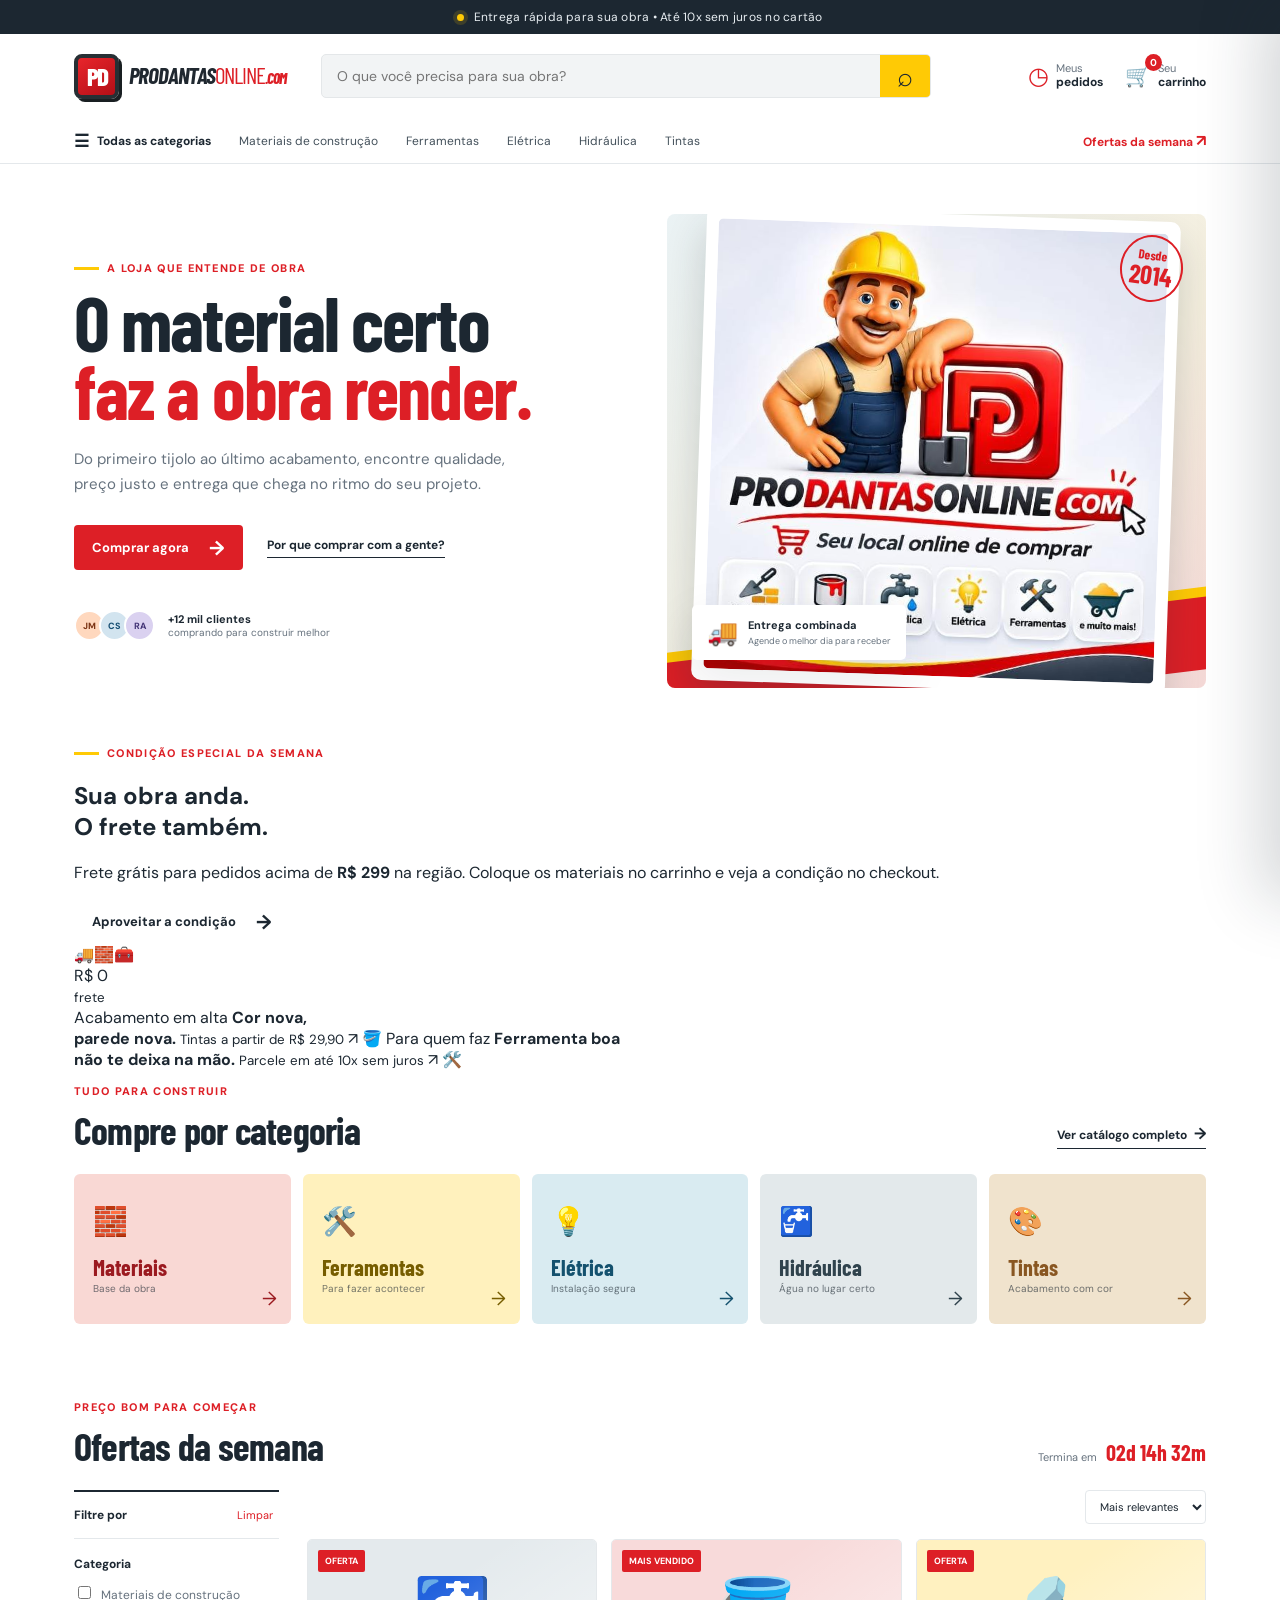
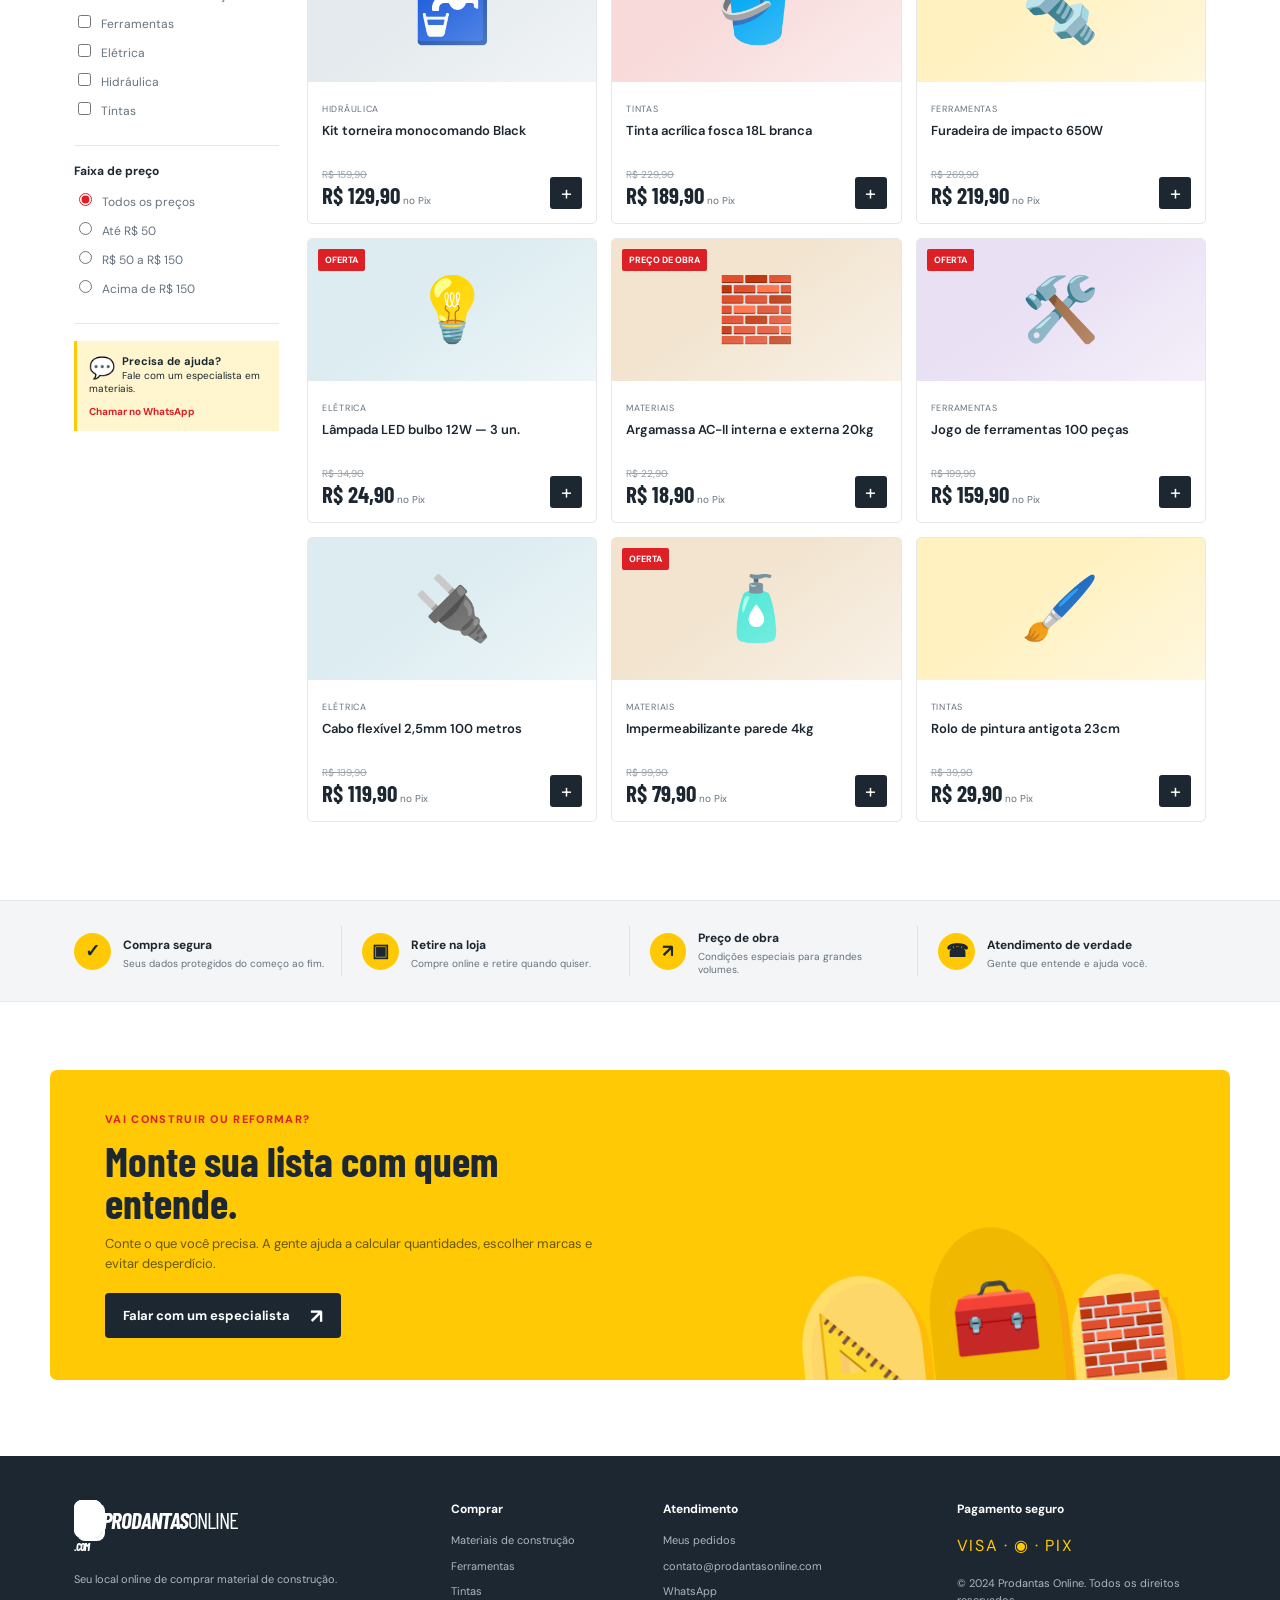
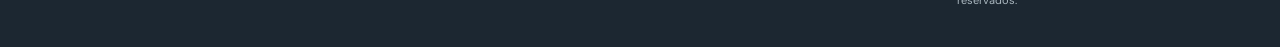
==== index.html @ 90dd19d4 "feat: add promotional construction banners" ====
<!doctype html>
<html lang="pt-BR">
  <head>
    <meta charset="UTF-8" />
    <meta name="viewport" content="width=device-width, initial-scale=1.0" />
    <meta name="description" content="Prodantas Online — materiais de construção, ferramentas, tintas e hidráulica entregues na sua obra." />
    <title>Prodantas Online | Material de construção</title>
    <link rel="preconnect" href="https://fonts.googleapis.com" />
    <link rel="preconnect" href="https://fonts.gstatic.com" crossorigin />
    <link href="https://fonts.googleapis.com/css2?family=Barlow+Condensed:wght@500;600;700;800&family=DM+Sans:wght@400;500;600;700&display=swap" rel="stylesheet" />
    <link rel="stylesheet" href="styles.css" />
  </head>
  <body>
    <div class="announcement"><span class="pulse"></span> Entrega rápida para sua obra • Até 10x sem juros no cartão</div>

    <header class="site-header">
      <div class="header-main container">
        <a class="brand" href="#inicio" aria-label="Prodantas Online - início">
          <span class="brand-mark">PD</span>
          <span class="brand-name"><strong>PRODANTAS</strong><em>ONLINE</em><small>.COM</small></span>
        </a>
        <form class="search" id="searchForm" role="search">
          <label class="sr-only" for="searchInput">Buscar produto</label>
          <input id="searchInput" type="search" placeholder="O que você precisa para sua obra?" autocomplete="off" />
          <button aria-label="Buscar" type="submit">⌕</button>
        </form>
        <div class="header-actions">
          <button class="header-action" type="button" data-scroll="#orders"><span class="action-icon">◷</span><span>Meus<br /><b>pedidos</b></span></button>
          <button class="header-action cart-trigger" type="button" aria-label="Abrir carrinho"><span class="action-icon cart-icon">🛒<i id="cartCount">0</i></span><span>Seu<br /><b>carrinho</b></span></button>
        </div>
      </div>
      <nav class="category-nav" aria-label="Categorias principais">
        <div class="container nav-inner">
          <button class="category-menu" type="button" id="categoryMenu"><span>☰</span> Todas as categorias</button>
          <a href="#catalogo" data-category-link="Materiais">Materiais de construção</a>
          <a href="#catalogo" data-category-link="Ferramentas">Ferramentas</a>
          <a href="#catalogo" data-category-link="Elétrica">Elétrica</a>
          <a href="#catalogo" data-category-link="Hidráulica">Hidráulica</a>
          <a href="#catalogo" data-category-link="Tintas">Tintas</a>
          <a class="sale-link" href="#ofertas">Ofertas da semana <span>↗</span></a>
        </div>
      </nav>
    </header>

    <main id="inicio">
      <section class="hero container">
        <div class="hero-copy">
          <p class="eyebrow"><span></span> A loja que entende de obra</p>
          <h1>O material certo<br /><strong>faz a obra render.</strong></h1>
          <p class="hero-text">Do primeiro tijolo ao último acabamento, encontre qualidade, preço justo e entrega que chega no ritmo do seu projeto.</p>
          <div class="hero-actions"><a class="button button-primary" href="#catalogo">Comprar agora <span>→</span></a><a class="text-link" href="#beneficios">Por que comprar com a gente?</a></div>
          <div class="hero-proof"><div class="proof-avatars"><span>JM</span><span>CS</span><span>RA</span></div><p><strong>+12 mil clientes</strong><br />comprando para construir melhor</p></div>
        </div>
        <div class="hero-visual">
          <div class="visual-stripe"></div>
          <div class="hero-logo-card"><img src="assets/prodantas-logo.png" alt="Logo Prodantas Online com profissional da construção" /></div>
          <div class="delivery-card"><span>🚚</span><div><strong>Entrega combinada</strong><small>Agende o melhor dia para receber</small></div></div>
          <div class="hero-stamp">Desde<br /><strong>2014</strong></div>
        </div>
      </section>

      <section class="promo-band container" aria-label="Ofertas e condições especiais">
        <article class="promo-main">
          <div class="promo-copy">
            <p class="eyebrow"><span></span> condição especial da semana</p>
            <h2>Sua obra anda.<br /><strong>O frete também.</strong></h2>
            <p>Frete grátis para pedidos acima de <strong>R$ 299</strong> na região. Coloque os materiais no carrinho e veja a condição no checkout.</p>
            <a class="button button-light" href="#catalogo">Aproveitar a condição <span>→</span></a>
          </div>
          <div class="promo-visual" aria-hidden="true"><span class="promo-sun"></span><span class="promo-cloud cloud-one"></span><span class="promo-cloud cloud-two"></span><span class="promo-truck">🚚</span><span class="promo-box box-one">🧱</span><span class="promo-box box-two">🧰</span><span class="promo-road"></span></div>
          <span class="promo-tag">R$ 0<br /><small>frete</small></span>
        </article>
        <div class="promo-side">
          <a class="promo-card promo-paint" href="#catalogo" data-category-link="Tintas">
            <span class="promo-card-label">Acabamento em alta</span>
            <strong>Cor nova,<br />parede nova.</strong>
            <small>Tintas a partir de R$ 29,90</small>
            <span class="promo-card-arrow">↗</span>
            <span class="paint-can" aria-hidden="true">🪣</span>
          </a>
          <a class="promo-card promo-tools" href="#catalogo" data-category-link="Ferramentas">
            <span class="promo-card-label">Para quem faz</span>
            <strong>Ferramenta boa<br />não te deixa na mão.</strong>
            <small>Parcele em até 10x sem juros</small>
            <span class="promo-card-arrow">↗</span>
            <span class="tool-stack" aria-hidden="true">🛠️</span>
          </a>
        </div>
      </section>

      <section class="category-section container" id="catalogo">
        <div class="section-heading"><div><p class="eyebrow">Tudo para construir</p><h2>Compre por categoria</h2></div><a class="text-link" href="#todos-produtos">Ver catálogo completo <span>→</span></a></div>
        <div class="category-grid">
          <button class="category-card category-card-red" data-category="Materiais"><span class="category-emoji">🧱</span><strong>Materiais</strong><small>Base da obra</small><i>→</i></button>
          <button class="category-card category-card-yellow" data-category="Ferramentas"><span class="category-emoji">🛠️</span><strong>Ferramentas</strong><small>Para fazer acontecer</small><i>→</i></button>
          <button class="category-card category-card-blue" data-category="Elétrica"><span class="category-emoji">💡</span><strong>Elétrica</strong><small>Instalação segura</small><i>→</i></button>
          <button class="category-card category-card-steel" data-category="Hidráulica"><span class="category-emoji">🚰</span><strong>Hidráulica</strong><small>Água no lugar certo</small><i>→</i></button>
          <button class="category-card category-card-sand" data-category="Tintas"><span class="category-emoji">🎨</span><strong>Tintas</strong><small>Acabamento com cor</small><i>→</i></button>
        </div>
      </section>

      <section class="featured-section container" id="ofertas">
        <div class="section-heading"><div><p class="eyebrow">Preço bom para começar</p><h2>Ofertas da semana</h2></div><div class="countdown" aria-label="Ofertas válidas por tempo limitado"><span>Termina em</span><strong id="countdown">02d 14h 32m</strong></div></div>
        <div class="catalog-layout">
          <aside class="filters" aria-label="Filtros do catálogo">
            <div class="filter-top"><strong>Filtre por</strong><button id="clearFilters" type="button">Limpar</button></div>
            <div class="filter-group"><span>Categoria</span><label><input type="checkbox" value="Materiais" /> Materiais de construção</label><label><input type="checkbox" value="Ferramentas" /> Ferramentas</label><label><input type="checkbox" value="Elétrica" /> Elétrica</label><label><input type="checkbox" value="Hidráulica" /> Hidráulica</label><label><input type="checkbox" value="Tintas" /> Tintas</label></div>
            <div class="filter-group"><span>Faixa de preço</span><label><input type="radio" name="price" value="all" checked /> Todos os preços</label><label><input type="radio" name="price" value="under50" /> Até R$ 50</label><label><input type="radio" name="price" value="50to150" /> R$ 50 a R$ 150</label><label><input type="radio" name="price" value="over150" /> Acima de R$ 150</label></div>
            <div class="filter-note"><span>💬</span><p><strong>Precisa de ajuda?</strong><br />Fale com um especialista em materiais.</p><a href="https://wa.me/5511999999999" target="_blank" rel="noreferrer">Chamar no WhatsApp</a></div>
          </aside>
          <div class="product-area"><div class="mobile-filter-row"><button type="button" id="mobileFilters">☷ Filtros</button><select id="sortProducts" aria-label="Ordenar produtos"><option value="featured">Mais relevantes</option><option value="priceAsc">Menor preço</option><option value="priceDesc">Maior preço</option></select></div><div class="product-grid" id="productGrid"></div><p class="no-results" id="noResults" hidden>Nenhum produto encontrado. Tente outro termo ou limpe os filtros.</p></div>
        </div>
      </section>

      <section class="benefits" id="beneficios"><div class="container benefits-grid"><div class="benefit"><span>✓</span><div><strong>Compra segura</strong><p>Seus dados protegidos do começo ao fim.</p></div></div><div class="benefit"><span>▣</span><div><strong>Retire na loja</strong><p>Compre online e retire quando quiser.</p></div></div><div class="benefit"><span>↗</span><div><strong>Preço de obra</strong><p>Condições especiais para grandes volumes.</p></div></div><div class="benefit"><span>☎</span><div><strong>Atendimento de verdade</strong><p>Gente que entende e ajuda você.</p></div></div></div></section>

      <section class="service-banner container" id="orders"><div class="service-copy"><p class="eyebrow">Vai construir ou reformar?</p><h2>Monte sua lista com quem entende.</h2><p>Conte o que você precisa. A gente ajuda a calcular quantidades, escolher marcas e evitar desperdício.</p><a class="button button-dark" href="https://wa.me/5511999999999" target="_blank" rel="noreferrer">Falar com um especialista <span>↗</span></a></div><div class="service-tools"><span>📐</span><span>🧰</span><span>🧱</span></div></section>
    </main>

    <footer class="site-footer"><div class="container footer-grid"><div><a class="brand footer-brand" href="#inicio"><span class="brand-mark">PD</span><span class="brand-name"><strong>PRODANTAS</strong><em>ONLINE</em><small>.COM</small></span></a><p>Seu local online de comprar material de construção.</p></div><div><strong>Comprar</strong><a href="#catalogo">Materiais de construção</a><a href="#catalogo">Ferramentas</a><a href="#catalogo">Tintas</a></div><div><strong>Atendimento</strong><a href="#orders">Meus pedidos</a><a href="mailto:contato@prodantasonline.com">contato@prodantasonline.com</a><a href="https://wa.me/5511999999999" target="_blank" rel="noreferrer">WhatsApp</a></div><div><strong>Pagamento seguro</strong><p class="payment-icons">VISA · ◉ · PIX</p><small>© 2024 Prodantas Online. Todos os direitos reservados.</small></div></div></footer>

    <aside class="cart-drawer" id="cartDrawer" aria-hidden="true"><div class="drawer-header"><div><p class="eyebrow">Sua seleção</p><h2>Meu carrinho</h2></div><button class="close-drawer" type="button" aria-label="Fechar carrinho">×</button></div><div class="cart-items" id="cartItems"></div><div class="cart-empty" id="cartEmpty"><span>🛒</span><strong>Seu carrinho está vazio</strong><p>Adicione produtos para começar sua compra.</p><a href="#catalogo" class="button button-primary close-after-click">Ver produtos</a></div><div class="cart-summary" id="cartSummary" hidden><div><span>Subtotal</span><strong id="cartSubtotal">R$ 0,00</strong></div><p>Frete calculado no checkout</p><button class="button button-primary checkout-button" type="button">Ir para checkout <span>→</span></button></div></aside><div class="drawer-backdrop" id="drawerBackdrop"></div>
    <div class="toast" id="toast" role="status"></div>
    <script src="app.js"></script>
  </body>
</html>
---- styles.css ----
:root{--red:#dd1f26;--red-dark:#a9141b;--yellow:#ffca05;--ink:#1c2731;--muted:#66727e;--line:#e4e8eb;--surface:#f5f7f8;--white:#fff;--blue:#174f73;--shadow:0 18px 50px rgba(28,39,49,.10)}
*{box-sizing:border-box}html{scroll-behavior:smooth}body{margin:0;color:var(--ink);font-family:'DM Sans',Arial,sans-serif;background:#fff}button,input,select{font:inherit}button,a{cursor:pointer}a{color:inherit;text-decoration:none}[hidden]{display:none!important}.container{max-width:1180px;margin:0 auto;padding-left:24px;padding-right:24px}.sr-only{position:absolute;width:1px;height:1px;padding:0;margin:-1px;overflow:hidden;clip:rect(0,0,0,0);white-space:nowrap;border:0}.announcement{background:var(--ink);color:#e7edf1;text-align:center;font-size:12px;padding:9px 16px;letter-spacing:.02em}.pulse{display:inline-block;width:7px;height:7px;margin-right:6px;border-radius:50%;background:var(--yellow);box-shadow:0 0 0 4px rgba(255,202,5,.15)}
.site-header{background:#fff;border-bottom:1px solid var(--line);position:sticky;top:0;z-index:10}.header-main{height:84px;display:flex;align-items:center;gap:34px}.brand{display:inline-flex;align-items:center;gap:10px;min-width:205px}.brand-mark{background:linear-gradient(145deg,#e8252b,#b30f17);color:#fff;border:4px solid #272f34;border-radius:8px;font-family:'Barlow Condensed',sans-serif;font-size:25px;line-height:37px;text-align:center;width:45px;height:45px;box-shadow:3px 3px 0 #191f22;font-weight:800;letter-spacing:-.08em}.brand-name{font-family:'Barlow Condensed',sans-serif;font-size:23px;line-height:.75;font-style:italic;letter-spacing:-.04em}.brand-name strong{color:#202830}.brand-name em{color:var(--red);font-style:normal}.brand-name small{font-size:15px;color:var(--red);font-weight:800}.search{height:44px;display:flex;flex:1;max-width:610px;background:#f2f4f5;border:1px solid #e4e7e9;border-radius:5px;overflow:hidden}.search input{border:0;background:transparent;padding:0 15px;outline:0;min-width:0;flex:1;color:var(--ink);font-size:14px}.search input:focus{box-shadow:inset 0 0 0 2px rgba(221,31,38,.25)}.search button{width:50px;border:0;background:var(--yellow);color:var(--ink);font-size:27px;line-height:1}.header-actions{display:flex;gap:22px;margin-left:auto}.header-action{display:flex;align-items:center;gap:7px;border:0;background:none;padding:0;color:var(--muted);font-size:11px;text-align:left;line-height:1.25}.header-action b{font-size:12px;color:var(--ink)}.action-icon{font-size:24px;color:var(--red);position:relative}.cart-icon{font-size:21px}.action-icon i{position:absolute;top:-9px;right:-11px;background:var(--red);color:#fff;border-radius:50%;font:700 10px 'DM Sans';min-width:17px;height:17px;text-align:center;padding-top:2px;font-style:normal}.category-nav{height:45px;background:#fff}.nav-inner{height:100%;display:flex;align-items:center;gap:28px;white-space:nowrap;overflow:auto}.nav-inner a,.category-menu{font-size:12px;color:#44515b;background:transparent;border:0;padding:0}.category-menu{font-weight:700;color:var(--ink);display:flex;gap:8px;align-items:center}.category-menu span{font-size:17px}.sale-link{color:var(--red)!important;font-weight:700;margin-left:auto}.sale-link span{font-size:16px}
.hero{display:grid;grid-template-columns:1.02fr .98fr;gap:32px;align-items:center;min-height:480px;padding-top:50px;padding-bottom:58px}.eyebrow{color:var(--red);font-size:11px;font-weight:800;letter-spacing:.12em;text-transform:uppercase;margin:0 0 13px;display:flex;align-items:center;gap:8px}.eyebrow span{width:25px;height:3px;background:var(--yellow);display:inline-block}.hero h1{font:700 clamp(48px,6vw,76px)/.9 'Barlow Condensed',sans-serif;letter-spacing:-.025em;margin:0 0 22px;color:var(--ink)}.hero h1 strong{color:var(--red)}.hero-text{max-width:475px;color:var(--muted);line-height:1.65;font-size:15px;margin:0 0 29px}.hero-actions{display:flex;align-items:center;gap:24px}.button{display:inline-flex;align-items:center;justify-content:center;gap:20px;border:0;border-radius:4px;padding:14px 18px;font-weight:700;font-size:13px;transition:transform .2s,box-shadow .2s,background .2s}.button:hover{transform:translateY(-2px);box-shadow:0 8px 18px rgba(28,39,49,.15)}.button-primary{background:var(--red);color:#fff}.button-primary:hover{background:var(--red-dark)}.button-dark{background:var(--ink);color:#fff}.button span{font-size:20px;line-height:0}.text-link{font-size:12px;font-weight:700;border-bottom:1px solid currentColor;padding-bottom:4px}.text-link span{font-size:16px;padding-left:4px}.hero-proof{display:flex;align-items:center;gap:13px;margin-top:40px}.proof-avatars{display:flex}.proof-avatars span{width:31px;height:31px;border:2px solid #fff;border-radius:50%;background:#d2e4ef;color:var(--blue);display:flex;align-items:center;justify-content:center;font-size:9px;font-weight:800;margin-left:-6px}.proof-avatars span:first-child{margin-left:0;background:#ffd8be;color:#7c3516}.proof-avatars span:last-child{background:#dad1f0;color:#443577}.hero-proof p{font-size:10px;color:var(--muted);line-height:1.35;margin:0}.hero-proof strong{color:var(--ink);font-size:11px}.hero-visual{min-height:390px;position:relative;border-radius:8px;overflow:hidden;background:linear-gradient(134deg,#eaf2f4,#f6f0df 62%,#f5d9d7);display:flex;align-items:center;justify-content:center}.visual-stripe{position:absolute;width:140%;height:72px;bottom:-14px;left:-20%;background:var(--red);transform:rotate(-7deg);box-shadow:0 -10px 0 var(--yellow)}.hero-logo-card{position:relative;background:#fff;border-radius:10px;padding:12px;box-shadow:0 22px 40px rgba(30,43,53,.2);width:min(88%,520px);transform:rotate(2deg)}.hero-logo-card img{width:100%;display:block;border-radius:5px}.delivery-card{position:absolute;bottom:28px;left:25px;z-index:2;background:#fff;display:flex;gap:10px;align-items:center;padding:11px 15px;border-radius:5px;box-shadow:var(--shadow)}.delivery-card>span{font-size:25px}.delivery-card strong,.delivery-card small{display:block}.delivery-card strong{font-size:11px}.delivery-card small{color:var(--muted);font-size:9px;margin-top:3px}.hero-stamp{position:absolute;right:23px;top:21px;color:var(--red);font:700 13px/1 'Barlow Condensed';text-align:center;transform:rotate(8deg);border:2px solid var(--red);border-radius:50%;padding:12px 8px}.hero-stamp strong{font-size:26px}
.section-heading{display:flex;align-items:end;justify-content:space-between;margin-bottom:25px}.section-heading h2{font:700 38px/1 'Barlow Condensed',sans-serif;letter-spacing:-.02em;margin:0}.category-section{padding-top:14px;padding-bottom:72px}.category-grid{display:grid;grid-template-columns:repeat(5,1fr);gap:12px}.category-card{border:0;border-radius:6px;min-height:150px;text-align:left;padding:19px;position:relative;overflow:hidden;transition:transform .2s,box-shadow .2s}.category-card:hover{transform:translateY(-5px);box-shadow:var(--shadow)}.category-card strong,.category-card small{display:block;position:relative}.category-card strong{font:700 22px 'Barlow Condensed';margin-top:14px}.category-card small{font-size:10px;color:rgba(28,39,49,.62);margin-top:2px}.category-card i{position:absolute;right:14px;bottom:13px;font-style:normal;font-size:19px}.category-emoji{font-size:28px}.category-card-red{background:#f9d8d4;color:#9b1a20}.category-card-yellow{background:#fff1bd;color:#765d00}.category-card-blue{background:#d9ebf1;color:#14516e}.category-card-steel{background:#e3e9eb;color:#30434d}.category-card-sand{background:#f0e3cd;color:#895722}
.featured-section{padding-top:4px;padding-bottom:78px}.countdown{display:flex;gap:9px;align-items:baseline;color:var(--muted);font-size:11px}.countdown strong{color:var(--red);font:700 22px 'Barlow Condensed'}.catalog-layout{display:grid;grid-template-columns:205px 1fr;gap:28px}.filters{border-top:2px solid var(--ink);font-size:12px}.filter-top{display:flex;justify-content:space-between;padding:15px 0;border-bottom:1px solid var(--line)}.filter-top button{border:0;background:none;color:var(--red);font-size:11px}.filter-group{padding:17px 0;border-bottom:1px solid var(--line)}.filter-group>span{display:block;font-weight:700;margin-bottom:11px}.filter-group label{display:block;color:var(--muted);margin:9px 0;cursor:pointer}.filter-group input{accent-color:var(--red);margin-right:7px}.filter-note{margin-top:17px;padding:13px 12px;background:#fff6cf;border-left:3px solid var(--yellow);font-size:10px;line-height:1.35}.filter-note span{float:left;font-size:21px;margin-right:7px}.filter-note p{margin:0 0 9px}.filter-note strong{font-size:11px}.filter-note a{color:var(--red);font-weight:700}.mobile-filter-row{display:flex;justify-content:flex-end;gap:10px;margin-bottom:15px}.mobile-filter-row button,.mobile-filter-row select{border:1px solid var(--line);border-radius:4px;background:#fff;color:var(--ink);font-size:11px;padding:8px 10px}.mobile-filter-row button{display:none}.product-grid{display:grid;grid-template-columns:repeat(3,1fr);gap:14px}.product-card{border:1px solid var(--line);border-radius:5px;overflow:hidden;position:relative;background:#fff;transition:box-shadow .2s,transform .2s}.product-card:hover{box-shadow:var(--shadow);transform:translateY(-3px)}.product-image{height:142px;display:flex;align-items:center;justify-content:center;position:relative;background:var(--surface);font-size:63px}.product-image:after{content:'';position:absolute;inset:0;background:linear-gradient(145deg,transparent 40%,rgba(255,255,255,.5));pointer-events:none}.product-image.red{background:#f8dada}.product-image.yellow{background:#fff1c0}.product-image.blue{background:#dcecf1}.product-image.sand{background:#f2e4cf}.product-image.steel{background:#e4eaed}.product-image.purple{background:#e9e0f4}.product-badge{position:absolute;top:10px;left:10px;background:var(--red);color:#fff;font-size:9px;font-weight:700;padding:5px 7px;border-radius:2px;z-index:1}.product-info{padding:14px}.product-category{color:var(--muted);font-size:9px;text-transform:uppercase;letter-spacing:.08em}.product-name{font-weight:600;font-size:13px;line-height:1.3;margin:6px 0 11px;min-height:34px}.product-price{display:flex;align-items:end;justify-content:space-between;gap:5px}.product-price s{display:block;color:#99a2a8;font-size:10px}.product-price strong{font:700 23px 'Barlow Condensed';color:var(--ink)}.product-price small{font-size:10px;color:var(--muted)}.add-product{background:var(--ink);color:#fff;border:0;border-radius:3px;width:32px;height:32px;font-size:20px;line-height:1;transition:background .2s}.add-product:hover{background:var(--red)}.no-results{text-align:center;padding:50px 10px;color:var(--muted);font-size:14px}
.benefits{background:#f3f5f6;border-top:1px solid #e7eaec;border-bottom:1px solid #e7eaec}.benefits-grid{display:grid;grid-template-columns:repeat(4,1fr);padding-top:25px;padding-bottom:25px;gap:20px}.benefit{display:flex;align-items:center;gap:12px;border-right:1px solid #dce1e4;padding-right:15px}.benefit:last-child{border:0}.benefit>span{width:37px;height:37px;border-radius:50%;display:flex;align-items:center;justify-content:center;background:var(--yellow);font-weight:800;color:var(--ink);font-size:18px}.benefit strong{font-size:12px}.benefit p{font-size:10px;color:var(--muted);margin:3px 0 0}.service-banner{margin-top:68px;margin-bottom:76px;border-radius:7px;min-height:240px;padding:42px 55px;background:var(--yellow);position:relative;overflow:hidden;display:flex;align-items:center}.service-copy{max-width:520px;position:relative;z-index:1}.service-copy .eyebrow{color:var(--red)}.service-copy h2{font:700 42px/1 'Barlow Condensed';margin:0 0 11px}.service-copy>p:not(.eyebrow){font-size:13px;color:#665700;line-height:1.5;max-width:500px;margin:0 0 20px}.service-tools{position:absolute;right:60px;bottom:-28px;display:flex;gap:10px;align-items:end;transform:rotate(-6deg)}.service-tools span{display:flex;align-items:center;justify-content:center;width:120px;height:145px;background:rgba(255,255,255,.4);border-radius:50% 50% 0 0;font-size:73px;filter:drop-shadow(8px 8px 0 rgba(220,31,38,.2))}.service-tools span:nth-child(2){height:180px;width:130px;background:#f0b900}.service-tools span:nth-child(3){height:120px;width:100px}
.site-footer{background:var(--ink);color:#fff;padding:45px 0 37px}.footer-grid{display:grid;grid-template-columns:2fr 1fr 1.5fr 1.5fr;gap:45px}.footer-brand{filter:brightness(0) invert(1);margin-bottom:15px}.site-footer p,.site-footer a,.site-footer small{color:#abb8c0;font-size:11px;line-height:1.6;display:block}.site-footer>div>p{max-width:210px}.footer-grid>div>strong{font-size:12px;display:block;margin-bottom:15px;color:#fff}.footer-grid>div>a:not(.brand){margin:8px 0}.payment-icons{color:var(--yellow)!important;font-size:16px!important;letter-spacing:.1em}.cart-drawer{position:fixed;z-index:30;right:0;top:0;width:min(420px,100vw);height:100vh;background:#fff;transform:translateX(100%);transition:transform .3s ease;box-shadow:-20px 0 60px rgba(28,39,49,.18);display:flex;flex-direction:column}.cart-drawer.open{transform:translateX(0)}.drawer-backdrop{position:fixed;inset:0;background:rgba(17,25,30,.45);z-index:29;opacity:0;pointer-events:none;transition:opacity .3s}.drawer-backdrop.open{opacity:1;pointer-events:auto}.drawer-header{padding:30px 27px 20px;border-bottom:1px solid var(--line);display:flex;justify-content:space-between;align-items:start}.drawer-header h2{font:700 32px 'Barlow Condensed';margin:0}.close-drawer{background:none;border:0;font-size:30px;color:var(--muted);line-height:1}.cart-items{padding:14px 27px;overflow:auto}.cart-item{display:grid;grid-template-columns:58px 1fr auto;gap:12px;padding:15px 0;border-bottom:1px solid var(--line);align-items:center}.cart-item-visual{height:58px;border-radius:4px;background:#f0f3f4;display:flex;align-items:center;justify-content:center;font-size:28px}.cart-item strong{font-size:12px;line-height:1.25;display:block}.cart-item small{color:var(--muted);font-size:10px}.cart-item-price{font-weight:700;font-size:13px;white-space:nowrap}.qty-controls{display:flex;gap:7px;align-items:center;margin-top:8px}.qty-controls button{width:20px;height:20px;border:1px solid var(--line);background:#fff;border-radius:2px;font-size:14px;line-height:1}.qty-controls span{font-size:11px}.cart-empty{padding:85px 30px;text-align:center;color:var(--muted);display:flex;flex-direction:column;align-items:center}.cart-empty>span{font-size:52px;margin-bottom:17px}.cart-empty strong{color:var(--ink);font-size:16px}.cart-empty p{font-size:12px}.cart-summary{margin-top:auto;border-top:1px solid var(--line);padding:22px 27px}.cart-summary>div{display:flex;justify-content:space-between;font-size:13px}.cart-summary>div strong{font-size:20px}.cart-summary>p{font-size:10px;color:var(--muted);margin:6px 0 16px}.checkout-button{width:100%}.toast{position:fixed;bottom:25px;left:50%;transform:translate(-50%,20px);background:var(--ink);color:#fff;padding:12px 16px;border-radius:4px;font-size:12px;opacity:0;pointer-events:none;z-index:50;transition:.25s}.toast.show{opacity:1;transform:translate(-50%,0)}
@media(max-width:900px){.header-main{gap:15px}.brand{min-width:auto}.brand-name{font-size:18px}.brand-mark{width:37px;height:37px;font-size:20px;line-height:29px}.header-actions{gap:10px}.header-action>span:last-child{display:none}.hero{grid-template-columns:1fr;gap:35px;padding-top:38px}.hero-copy{max-width:680px}.hero-visual{min-height:350px}.category-grid{grid-template-columns:repeat(3,1fr)}.category-card:last-child{grid-column:span 3}.catalog-layout{grid-template-columns:180px 1fr}.product-grid{grid-template-columns:repeat(2,1fr)}.benefits-grid{grid-template-columns:repeat(2,1fr)}.benefit:nth-child(2){border:0}.footer-grid{grid-template-columns:repeat(2,1fr)}}
@media(max-width:620px){.container{padding-left:16px;padding-right:16px}.announcement{font-size:10px}.header-main{height:auto;padding-top:13px;padding-bottom:12px;flex-wrap:wrap}.brand{order:1}.header-actions{order:2;margin-left:auto}.search{order:3;flex-basis:100%;max-width:none}.category-nav{height:42px}.nav-inner{padding-left:16px;padding-right:16px;gap:20px}.nav-inner a:not(.sale-link){display:none}.sale-link{margin-left:0}.hero{padding-top:34px;padding-bottom:40px}.hero h1{font-size:56px}.hero-text{font-size:14px}.hero-actions{align-items:start;flex-direction:column;gap:19px}.hero-visual{min-height:260px}.hero-stamp{right:12px;top:12px}.delivery-card{bottom:12px;left:12px}.delivery-card small{display:none}.section-heading{align-items:start;gap:15px;flex-direction:column}.section-heading h2{font-size:34px}.category-section{padding-bottom:50px}.category-grid{grid-template-columns:repeat(2,1fr);gap:8px}.category-card{min-height:132px;padding:14px}.category-card strong{font-size:19px}.category-card:last-child{grid-column:span 1}.featured-section{padding-bottom:50px}.catalog-layout{display:block}.filters{display:none}.filters.mobile-open{display:block;margin-bottom:20px}.mobile-filter-row{justify-content:space-between}.mobile-filter-row button{display:block}.product-grid{grid-template-columns:repeat(2,1fr);gap:8px}.product-image{height:116px;font-size:48px}.product-info{padding:10px}.product-name{font-size:11px}.product-price strong{font-size:20px}.add-product{width:29px;height:29px}.benefits-grid{grid-template-columns:1fr;gap:0}.benefit{border-right:0;border-bottom:1px solid #dce1e4;padding:14px 0}.service-banner{margin-top:42px;margin-bottom:50px;padding:33px 25px;min-height:355px;align-items:start}.service-copy h2{font-size:36px}.service-tools{right:-12px;bottom:-6px;transform:scale(.72) rotate(-6deg);transform-origin:bottom right}.footer-grid{grid-template-columns:1fr 1fr;gap:28px 18px}.footer-grid>div:first-child{grid-column:span 2}.footer-grid>div:last-child{grid-column:span 2}.countdown{margin-top:-7px}}
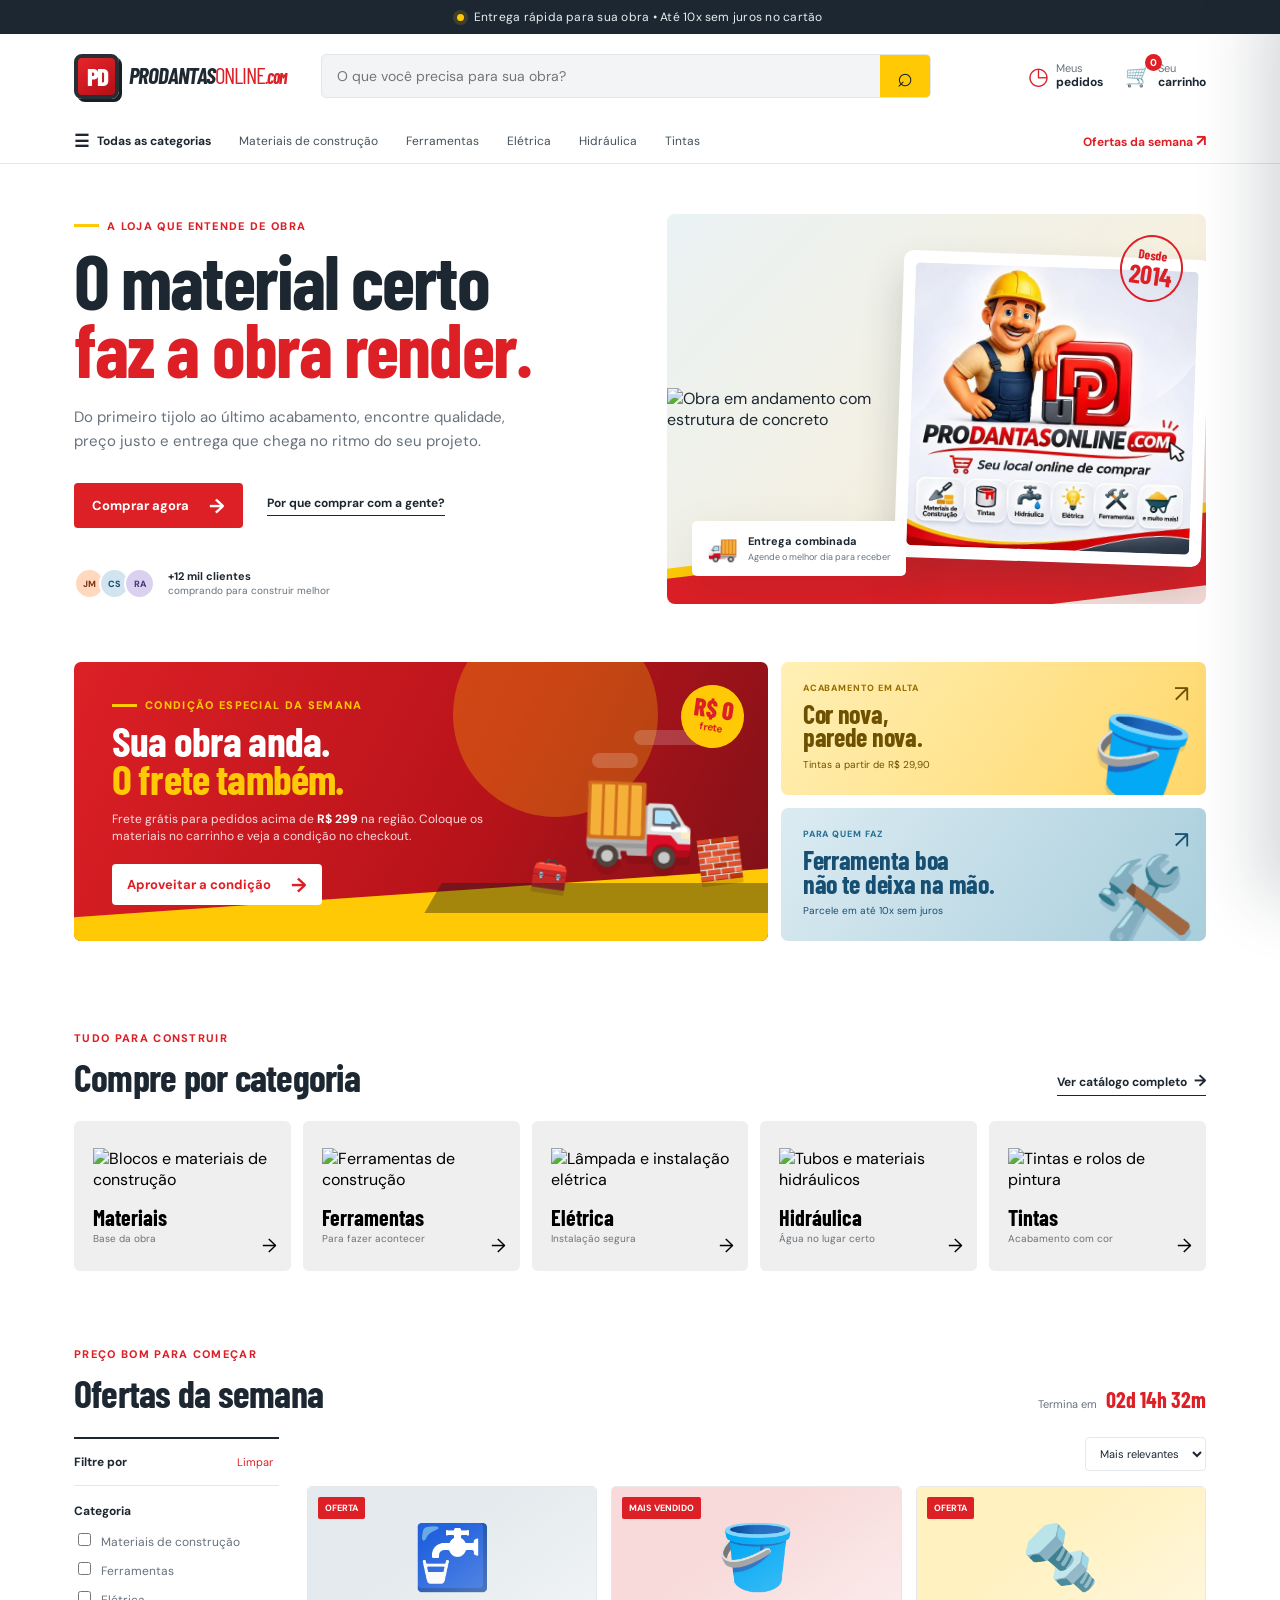
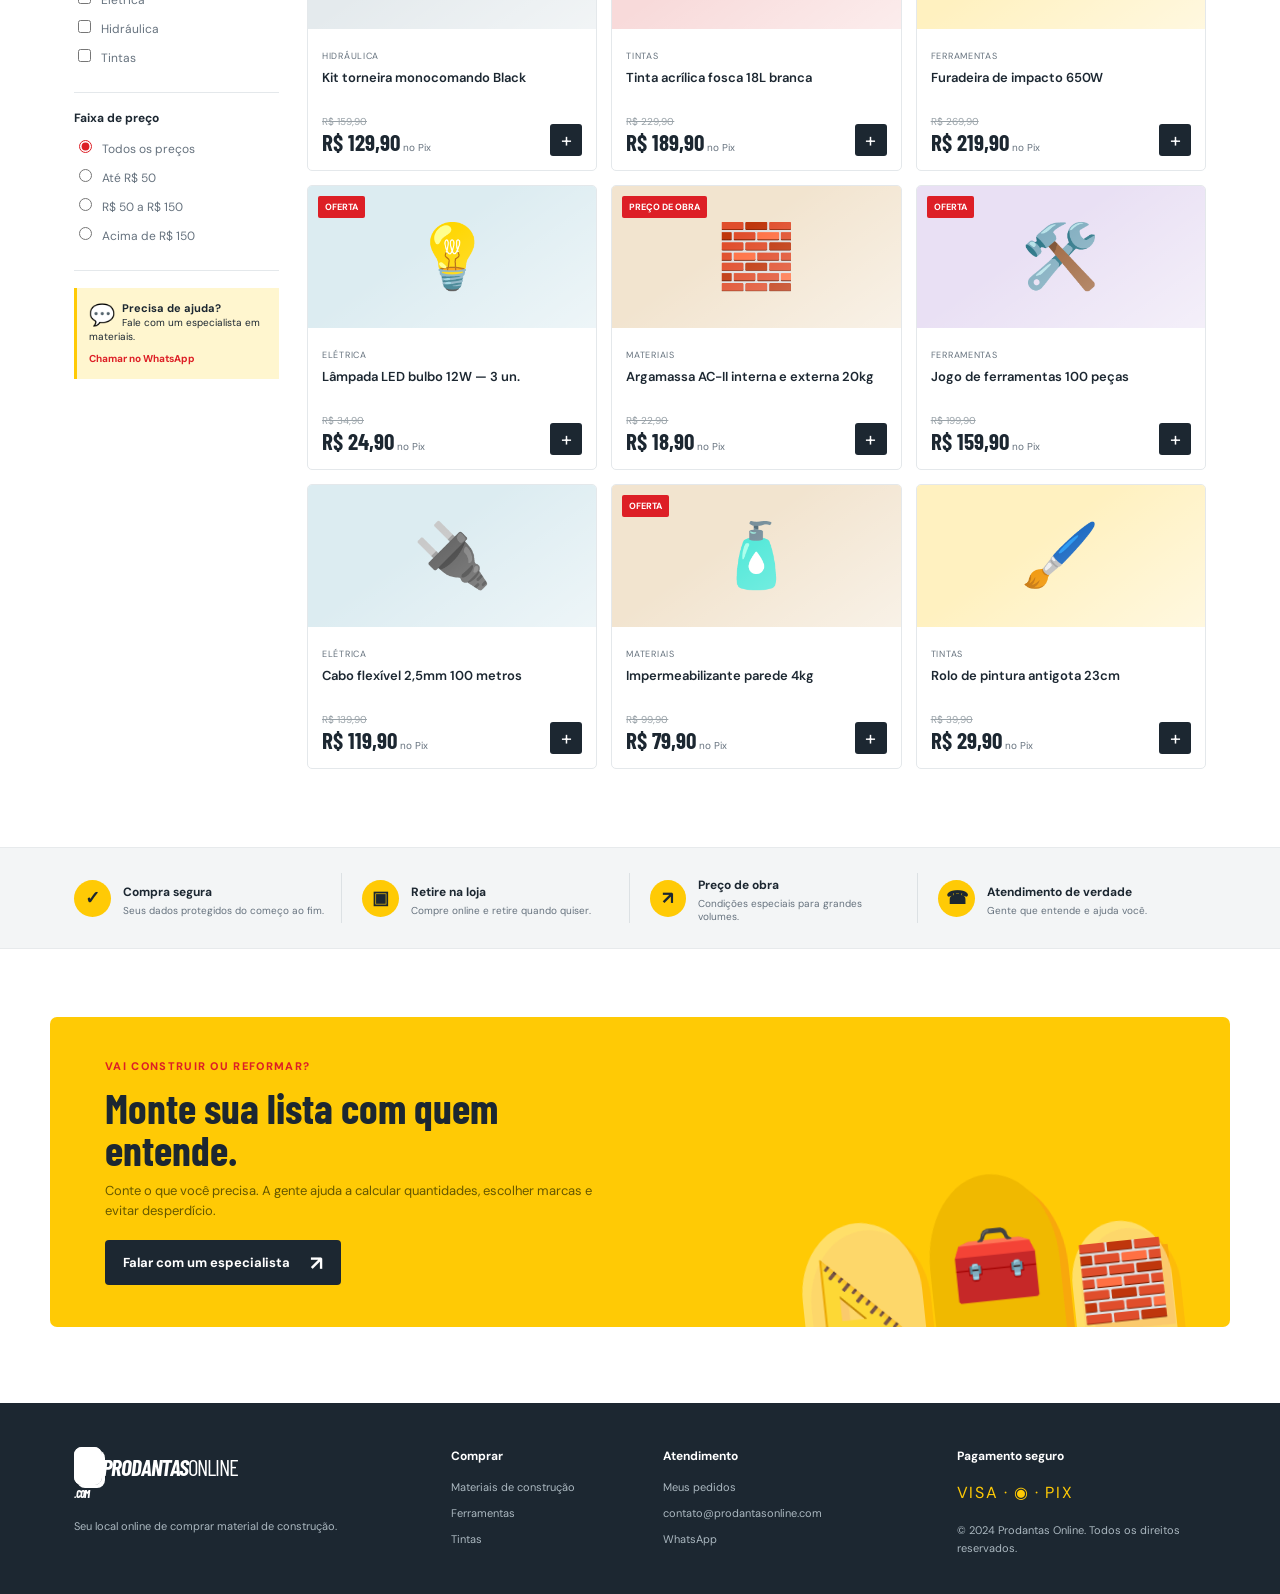
==== commit 541924ba: "feat: refresh storefront with real photos and WhatsApp" ====
--- a/index.html
+++ b/index.html
@@ -53,6 +53,7 @@
         </div>
         <div class="hero-visual">
           <div class="visual-stripe"></div>
+          <div class="hero-photo-frame"><img src="https://images.unsplash.com/photo-1504307651254-35680f356dfd?auto=format&fit=crop&w=1200&q=85" alt="Obra em andamento com estrutura de concreto" /></div>
           <div class="hero-logo-card"><img src="assets/prodantas-logo.png" alt="Logo Prodantas Online com profissional da construção" /></div>
           <div class="delivery-card"><span>🚚</span><div><strong>Entrega combinada</strong><small>Agende o melhor dia para receber</small></div></div>
           <div class="hero-stamp">Desde<br /><strong>2014</strong></div>
@@ -91,11 +92,11 @@
       <section class="category-section container" id="catalogo">
         <div class="section-heading"><div><p class="eyebrow">Tudo para construir</p><h2>Compre por categoria</h2></div><a class="text-link" href="#todos-produtos">Ver catálogo completo <span>→</span></a></div>
         <div class="category-grid">
-          <button class="category-card category-card-red" data-category="Materiais"><span class="category-emoji">🧱</span><strong>Materiais</strong><small>Base da obra</small><i>→</i></button>
-          <button class="category-card category-card-yellow" data-category="Ferramentas"><span class="category-emoji">🛠️</span><strong>Ferramentas</strong><small>Para fazer acontecer</small><i>→</i></button>
-          <button class="category-card category-card-blue" data-category="Elétrica"><span class="category-emoji">💡</span><strong>Elétrica</strong><small>Instalação segura</small><i>→</i></button>
-          <button class="category-card category-card-steel" data-category="Hidráulica"><span class="category-emoji">🚰</span><strong>Hidráulica</strong><small>Água no lugar certo</small><i>→</i></button>
-          <button class="category-card category-card-sand" data-category="Tintas"><span class="category-emoji">🎨</span><strong>Tintas</strong><small>Acabamento com cor</small><i>→</i></button>
+          <button class="category-card" data-category="Materiais"><span class="category-photo"><img src="https://images.unsplash.com/photo-1516216628859-9bccecab13ca?auto=format&fit=crop&w=700&q=80" alt="Blocos e materiais de construção" /></span><strong>Materiais</strong><small>Base da obra</small><i>→</i></button>
+          <button class="category-card" data-category="Ferramentas"><span class="category-photo"><img src="https://images.unsplash.com/photo-1586864387967-d02ef85d93e8?auto=format&fit=crop&w=700&q=80" alt="Ferramentas de construção" /></span><strong>Ferramentas</strong><small>Para fazer acontecer</small><i>→</i></button>
+          <button class="category-card" data-category="Elétrica"><span class="category-photo"><img src="https://images.unsplash.com/photo-1509391366360-2e959784a276?auto=format&fit=crop&w=700&q=80" alt="Lâmpada e instalação elétrica" /></span><strong>Elétrica</strong><small>Instalação segura</small><i>→</i></button>
+          <button class="category-card" data-category="Hidráulica"><span class="category-photo"><img src="https://images.unsplash.com/photo-1585704032915-c3400ca199e7?auto=format&fit=crop&w=700&q=80" alt="Tubos e materiais hidráulicos" /></span><strong>Hidráulica</strong><small>Água no lugar certo</small><i>→</i></button>
+          <button class="category-card" data-category="Tintas"><span class="category-photo"><img src="https://images.unsplash.com/photo-1562259949-e8e7689d7828?auto=format&fit=crop&w=700&q=80" alt="Tintas e rolos de pintura" /></span><strong>Tintas</strong><small>Acabamento com cor</small><i>→</i></button>
         </div>
       </section>
 
@@ -106,7 +107,7 @@
             <div class="filter-top"><strong>Filtre por</strong><button id="clearFilters" type="button">Limpar</button></div>
             <div class="filter-group"><span>Categoria</span><label><input type="checkbox" value="Materiais" /> Materiais de construção</label><label><input type="checkbox" value="Ferramentas" /> Ferramentas</label><label><input type="checkbox" value="Elétrica" /> Elétrica</label><label><input type="checkbox" value="Hidráulica" /> Hidráulica</label><label><input type="checkbox" value="Tintas" /> Tintas</label></div>
             <div class="filter-group"><span>Faixa de preço</span><label><input type="radio" name="price" value="all" checked /> Todos os preços</label><label><input type="radio" name="price" value="under50" /> Até R$ 50</label><label><input type="radio" name="price" value="50to150" /> R$ 50 a R$ 150</label><label><input type="radio" name="price" value="over150" /> Acima de R$ 150</label></div>
-            <div class="filter-note"><span>💬</span><p><strong>Precisa de ajuda?</strong><br />Fale com um especialista em materiais.</p><a href="https://wa.me/5511999999999" target="_blank" rel="noreferrer">Chamar no WhatsApp</a></div>
+            <div class="filter-note"><span>💬</span><p><strong>Precisa de ajuda?</strong><br />Fale com um especialista em materiais.</p><a href="https://wa.me/558487431811" target="_blank" rel="noreferrer">Chamar no WhatsApp</a></div>
           </aside>
           <div class="product-area"><div class="mobile-filter-row"><button type="button" id="mobileFilters">☷ Filtros</button><select id="sortProducts" aria-label="Ordenar produtos"><option value="featured">Mais relevantes</option><option value="priceAsc">Menor preço</option><option value="priceDesc">Maior preço</option></select></div><div class="product-grid" id="productGrid"></div><p class="no-results" id="noResults" hidden>Nenhum produto encontrado. Tente outro termo ou limpe os filtros.</p></div>
         </div>
@@ -114,10 +115,10 @@
 
       <section class="benefits" id="beneficios"><div class="container benefits-grid"><div class="benefit"><span>✓</span><div><strong>Compra segura</strong><p>Seus dados protegidos do começo ao fim.</p></div></div><div class="benefit"><span>▣</span><div><strong>Retire na loja</strong><p>Compre online e retire quando quiser.</p></div></div><div class="benefit"><span>↗</span><div><strong>Preço de obra</strong><p>Condições especiais para grandes volumes.</p></div></div><div class="benefit"><span>☎</span><div><strong>Atendimento de verdade</strong><p>Gente que entende e ajuda você.</p></div></div></div></section>
 
-      <section class="service-banner container" id="orders"><div class="service-copy"><p class="eyebrow">Vai construir ou reformar?</p><h2>Monte sua lista com quem entende.</h2><p>Conte o que você precisa. A gente ajuda a calcular quantidades, escolher marcas e evitar desperdício.</p><a class="button button-dark" href="https://wa.me/5511999999999" target="_blank" rel="noreferrer">Falar com um especialista <span>↗</span></a></div><div class="service-tools"><span>📐</span><span>🧰</span><span>🧱</span></div></section>
+      <section class="service-banner container" id="orders"><div class="service-copy"><p class="eyebrow">Vai construir ou reformar?</p><h2>Monte sua lista com quem entende.</h2><p>Conte o que você precisa. A gente ajuda a calcular quantidades, escolher marcas e evitar desperdício.</p><a class="button button-dark" href="https://wa.me/558487431811" target="_blank" rel="noreferrer">Falar com um especialista <span>↗</span></a></div><div class="service-tools"><span>📐</span><span>🧰</span><span>🧱</span></div></section>
     </main>
 
-    <footer class="site-footer"><div class="container footer-grid"><div><a class="brand footer-brand" href="#inicio"><span class="brand-mark">PD</span><span class="brand-name"><strong>PRODANTAS</strong><em>ONLINE</em><small>.COM</small></span></a><p>Seu local online de comprar material de construção.</p></div><div><strong>Comprar</strong><a href="#catalogo">Materiais de construção</a><a href="#catalogo">Ferramentas</a><a href="#catalogo">Tintas</a></div><div><strong>Atendimento</strong><a href="#orders">Meus pedidos</a><a href="mailto:contato@prodantasonline.com">contato@prodantasonline.com</a><a href="https://wa.me/5511999999999" target="_blank" rel="noreferrer">WhatsApp</a></div><div><strong>Pagamento seguro</strong><p class="payment-icons">VISA · ◉ · PIX</p><small>© 2024 Prodantas Online. Todos os direitos reservados.</small></div></div></footer>
+    <footer class="site-footer"><div class="container footer-grid"><div><a class="brand footer-brand" href="#inicio"><span class="brand-mark">PD</span><span class="brand-name"><strong>PRODANTAS</strong><em>ONLINE</em><small>.COM</small></span></a><p>Seu local online de comprar material de construção.</p></div><div><strong>Comprar</strong><a href="#catalogo">Materiais de construção</a><a href="#catalogo">Ferramentas</a><a href="#catalogo">Tintas</a></div><div><strong>Atendimento</strong><a href="#orders">Meus pedidos</a><a href="mailto:contato@prodantasonline.com">contato@prodantasonline.com</a><a href="https://wa.me/558487431811" target="_blank" rel="noreferrer">WhatsApp</a></div><div><strong>Pagamento seguro</strong><p class="payment-icons">VISA · ◉ · PIX</p><small>© 2024 Prodantas Online. Todos os direitos reservados.</small></div></div></footer>
 
     <aside class="cart-drawer" id="cartDrawer" aria-hidden="true"><div class="drawer-header"><div><p class="eyebrow">Sua seleção</p><h2>Meu carrinho</h2></div><button class="close-drawer" type="button" aria-label="Fechar carrinho">×</button></div><div class="cart-items" id="cartItems"></div><div class="cart-empty" id="cartEmpty"><span>🛒</span><strong>Seu carrinho está vazio</strong><p>Adicione produtos para começar sua compra.</p><a href="#catalogo" class="button button-primary close-after-click">Ver produtos</a></div><div class="cart-summary" id="cartSummary" hidden><div><span>Subtotal</span><strong id="cartSubtotal">R$ 0,00</strong></div><p>Frete calculado no checkout</p><button class="button button-primary checkout-button" type="button">Ir para checkout <span>→</span></button></div></aside><div class="drawer-backdrop" id="drawerBackdrop"></div>
     <div class="toast" id="toast" role="status"></div>
--- a/styles.css
+++ b/styles.css
@@ -8,4 +8,9 @@
 .site-footer{background:var(--ink);color:#fff;padding:45px 0 37px}.footer-grid{display:grid;grid-template-columns:2fr 1fr 1.5fr 1.5fr;gap:45px}.footer-brand{filter:brightness(0) invert(1);margin-bottom:15px}.site-footer p,.site-footer a,.site-footer small{color:#abb8c0;font-size:11px;line-height:1.6;display:block}.site-footer>div>p{max-width:210px}.footer-grid>div>strong{font-size:12px;display:block;margin-bottom:15px;color:#fff}.footer-grid>div>a:not(.brand){margin:8px 0}.payment-icons{color:var(--yellow)!important;font-size:16px!important;letter-spacing:.1em}.cart-drawer{position:fixed;z-index:30;right:0;top:0;width:min(420px,100vw);height:100vh;background:#fff;transform:translateX(100%);transition:transform .3s ease;box-shadow:-20px 0 60px rgba(28,39,49,.18);display:flex;flex-direction:column}.cart-drawer.open{transform:translateX(0)}.drawer-backdrop{position:fixed;inset:0;background:rgba(17,25,30,.45);z-index:29;opacity:0;pointer-events:none;transition:opacity .3s}.drawer-backdrop.open{opacity:1;pointer-events:auto}.drawer-header{padding:30px 27px 20px;border-bottom:1px solid var(--line);display:flex;justify-content:space-between;align-items:start}.drawer-header h2{font:700 32px 'Barlow Condensed';margin:0}.close-drawer{background:none;border:0;font-size:30px;color:var(--muted);line-height:1}.cart-items{padding:14px 27px;overflow:auto}.cart-item{display:grid;grid-template-columns:58px 1fr auto;gap:12px;padding:15px 0;border-bottom:1px solid var(--line);align-items:center}.cart-item-visual{height:58px;border-radius:4px;background:#f0f3f4;display:flex;align-items:center;justify-content:center;font-size:28px}.cart-item strong{font-size:12px;line-height:1.25;display:block}.cart-item small{color:var(--muted);font-size:10px}.cart-item-price{font-weight:700;font-size:13px;white-space:nowrap}.qty-controls{display:flex;gap:7px;align-items:center;margin-top:8px}.qty-controls button{width:20px;height:20px;border:1px solid var(--line);background:#fff;border-radius:2px;font-size:14px;line-height:1}.qty-controls span{font-size:11px}.cart-empty{padding:85px 30px;text-align:center;color:var(--muted);display:flex;flex-direction:column;align-items:center}.cart-empty>span{font-size:52px;margin-bottom:17px}.cart-empty strong{color:var(--ink);font-size:16px}.cart-empty p{font-size:12px}.cart-summary{margin-top:auto;border-top:1px solid var(--line);padding:22px 27px}.cart-summary>div{display:flex;justify-content:space-between;font-size:13px}.cart-summary>div strong{font-size:20px}.cart-summary>p{font-size:10px;color:var(--muted);margin:6px 0 16px}.checkout-button{width:100%}.toast{position:fixed;bottom:25px;left:50%;transform:translate(-50%,20px);background:var(--ink);color:#fff;padding:12px 16px;border-radius:4px;font-size:12px;opacity:0;pointer-events:none;z-index:50;transition:.25s}.toast.show{opacity:1;transform:translate(-50%,0)}
 @media(max-width:900px){.header-main{gap:15px}.brand{min-width:auto}.brand-name{font-size:18px}.brand-mark{width:37px;height:37px;font-size:20px;line-height:29px}.header-actions{gap:10px}.header-action>span:last-child{display:none}.hero{grid-template-columns:1fr;gap:35px;padding-top:38px}.hero-copy{max-width:680px}.hero-visual{min-height:350px}.category-grid{grid-template-columns:repeat(3,1fr)}.category-card:last-child{grid-column:span 3}.catalog-layout{grid-template-columns:180px 1fr}.product-grid{grid-template-columns:repeat(2,1fr)}.benefits-grid{grid-template-columns:repeat(2,1fr)}.benefit:nth-child(2){border:0}.footer-grid{grid-template-columns:repeat(2,1fr)}}
 @media(max-width:620px){.container{padding-left:16px;padding-right:16px}.announcement{font-size:10px}.header-main{height:auto;padding-top:13px;padding-bottom:12px;flex-wrap:wrap}.brand{order:1}.header-actions{order:2;margin-left:auto}.search{order:3;flex-basis:100%;max-width:none}.category-nav{height:42px}.nav-inner{padding-left:16px;padding-right:16px;gap:20px}.nav-inner a:not(.sale-link){display:none}.sale-link{margin-left:0}.hero{padding-top:34px;padding-bottom:40px}.hero h1{font-size:56px}.hero-text{font-size:14px}.hero-actions{align-items:start;flex-direction:column;gap:19px}.hero-visual{min-height:260px}.hero-stamp{right:12px;top:12px}.delivery-card{bottom:12px;left:12px}.delivery-card small{display:none}.section-heading{align-items:start;gap:15px;flex-direction:column}.section-heading h2{font-size:34px}.category-section{padding-bottom:50px}.category-grid{grid-template-columns:repeat(2,1fr);gap:8px}.category-card{min-height:132px;padding:14px}.category-card strong{font-size:19px}.category-card:last-child{grid-column:span 1}.featured-section{padding-bottom:50px}.catalog-layout{display:block}.filters{display:none}.filters.mobile-open{display:block;margin-bottom:20px}.mobile-filter-row{justify-content:space-between}.mobile-filter-row button{display:block}.product-grid{grid-template-columns:repeat(2,1fr);gap:8px}.product-image{height:116px;font-size:48px}.product-info{padding:10px}.product-name{font-size:11px}.product-price strong{font-size:20px}.add-product{width:29px;height:29px}.benefits-grid{grid-template-columns:1fr;gap:0}.benefit{border-right:0;border-bottom:1px solid #dce1e4;padding:14px 0}.service-banner{margin-top:42px;margin-bottom:50px;padding:33px 25px;min-height:355px;align-items:start}.service-copy h2{font-size:36px}.service-tools{right:-12px;bottom:-6px;transform:scale(.72) rotate(-6deg);transform-origin:bottom right}.footer-grid{grid-template-columns:1fr 1fr;gap:28px 18px}.footer-grid>div:first-child{grid-column:span 2}.footer-grid>div:last-child{grid-column:span 2}.countdown{margin-top:-7px}}
+
+.promo-band{display:grid;grid-template-columns:1.55fr .95fr;gap:13px;padding-bottom:76px}.promo-main{min-height:275px;border-radius:7px;position:relative;overflow:hidden;background:linear-gradient(116deg,#dc2026 0%,#b9131a 57%,#7d1118 100%);color:#fff;padding:36px 38px;isolation:isolate}.promo-main:after{content:'';position:absolute;inset:auto -4% -36px -4%;height:84px;background:var(--yellow);transform:rotate(-4deg);z-index:-1}.promo-copy{position:relative;z-index:2;max-width:410px}.promo-main .eyebrow{color:var(--yellow);margin-bottom:10px}.promo-main h2{font:700 42px/.9 'Barlow Condensed';letter-spacing:-.02em;margin:0 0 13px}.promo-main h2 strong{color:var(--yellow)}.promo-main p:not(.eyebrow){font-size:12px;line-height:1.45;color:#ffdadd;max-width:390px;margin:0 0 19px}.promo-main p strong{color:#fff}.button-light{background:#fff;color:var(--red);padding:12px 15px}.button-light:hover{background:#fff5b9}.promo-visual{position:absolute;inset:0;overflow:hidden;z-index:1}.promo-sun{position:absolute;right:110px;top:-50px;width:205px;height:205px;border-radius:50%;background:rgba(255,202,5,.27)}.promo-cloud{position:absolute;height:15px;border-radius:20px;background:rgba(255,255,255,.18)}.cloud-one{right:54px;top:68px;width:80px}.cloud-two{right:130px;top:91px;width:46px}.promo-truck{position:absolute;right:70px;bottom:64px;font-size:94px;filter:drop-shadow(0 8px 0 rgba(80,7,11,.18));transform:scaleX(-1) rotate(-2deg)}.promo-box{position:absolute;font-size:38px;bottom:57px;filter:drop-shadow(0 5px 0 rgba(80,7,11,.18))}.box-one{right:25px;transform:rotate(-7deg)}.box-two{right:200px;bottom:48px;font-size:30px;transform:rotate(8deg)}.promo-road{position:absolute;right:-25px;bottom:28px;width:360px;height:30px;background:rgba(20,25,28,.38);transform:skewX(-30deg)}.promo-tag{position:absolute;z-index:3;right:24px;top:23px;width:63px;height:63px;background:var(--yellow);color:var(--red);border-radius:50%;display:grid;place-content:center;text-align:center;font:800 25px/.72 'Barlow Condensed';transform:rotate(8deg)}.promo-tag small{font:700 10px 'DM Sans';margin-top:4px}.promo-side{display:grid;grid-template-rows:1fr 1fr;gap:13px}.promo-card{position:relative;overflow:hidden;border-radius:7px;padding:20px 22px;display:block;transition:transform .2s,box-shadow .2s}.promo-card:hover{transform:translateY(-3px);box-shadow:var(--shadow)}.promo-card-label{display:block;text-transform:uppercase;letter-spacing:.1em;font-size:9px;font-weight:800;margin-bottom:8px}.promo-card strong{font:700 26px/.9 'Barlow Condensed';display:block;letter-spacing:-.01em}.promo-card small{display:block;font-size:10px;margin-top:9px;max-width:170px}.promo-card-arrow{position:absolute;right:17px;top:16px;font-size:24px}.promo-paint{background:linear-gradient(125deg,#fff0b5,#ffd76a);color:#6d5100}.promo-paint .promo-card-label{color:#986d00}.paint-can{position:absolute;right:18px;bottom:-15px;font-size:78px;transform:rotate(13deg);filter:drop-shadow(0 5px 0 rgba(120,83,0,.15))}.promo-tools{background:linear-gradient(125deg,#dcebf2,#a8cedc);color:#174f73}.promo-tools .promo-card-label{color:#267195}.tool-stack{position:absolute;right:16px;bottom:-9px;font-size:76px;transform:rotate(-11deg);filter:drop-shadow(0 6px 0 rgba(24,79,115,.18))}
+
+@media(max-width:900px){.promo-band{grid-template-columns:1fr}.promo-main{min-height:300px}.promo-side{grid-template-columns:1fr 1fr;grid-template-rows:1fr}.promo-card{min-height:150px}}
+@media(max-width:620px){.promo-band{gap:9px;padding-bottom:50px}.promo-main{min-height:355px;padding:27px 23px}.promo-main h2{font-size:38px}.promo-visual{opacity:.82}.promo-truck{right:16px;bottom:64px;font-size:72px}.promo-box{right:0;bottom:52px}.box-two{right:142px}.promo-road{right:-89px;width:315px}.promo-tag{right:14px;top:14px}.promo-side{grid-template-columns:1fr;grid-template-rows:1fr 1fr;gap:9px}.promo-card{min-height:145px;padding:18px}.promo-card strong{font-size:24px}.paint-can,.tool-stack{font-size:64px}}
 
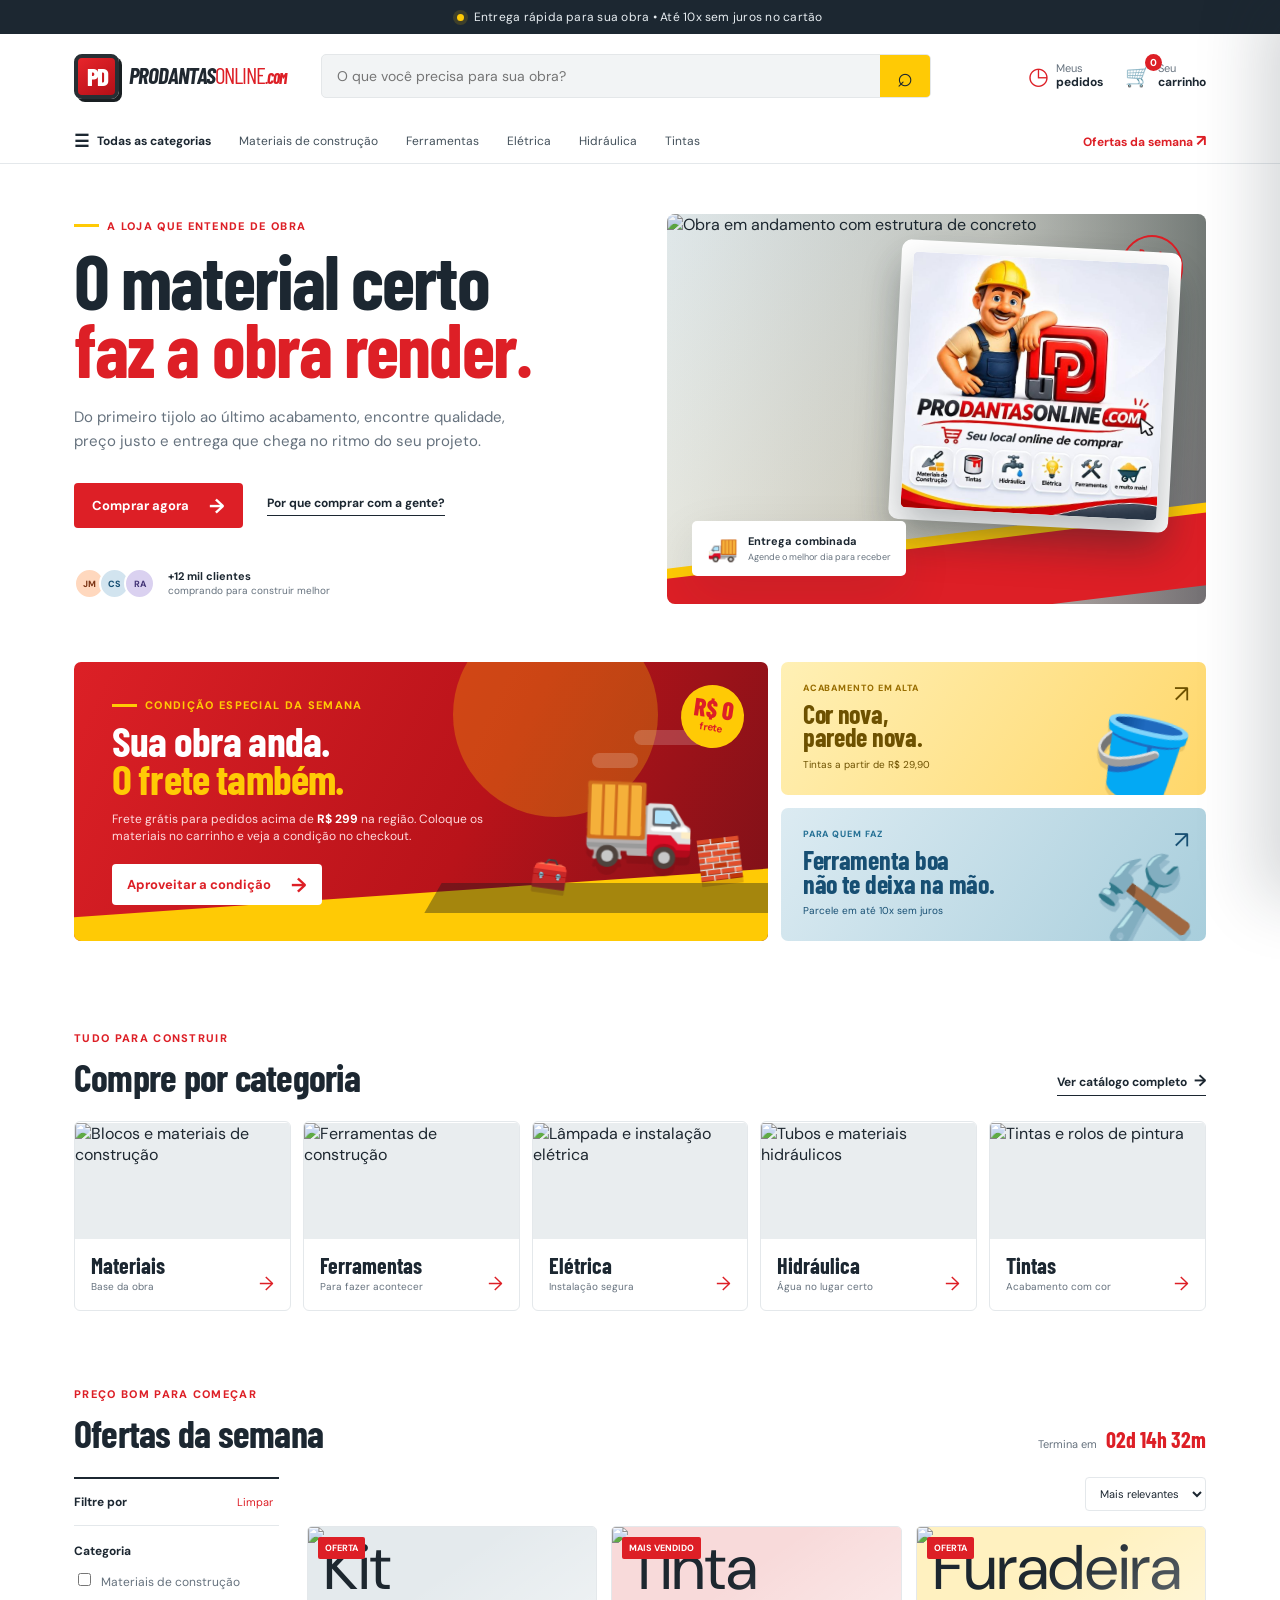
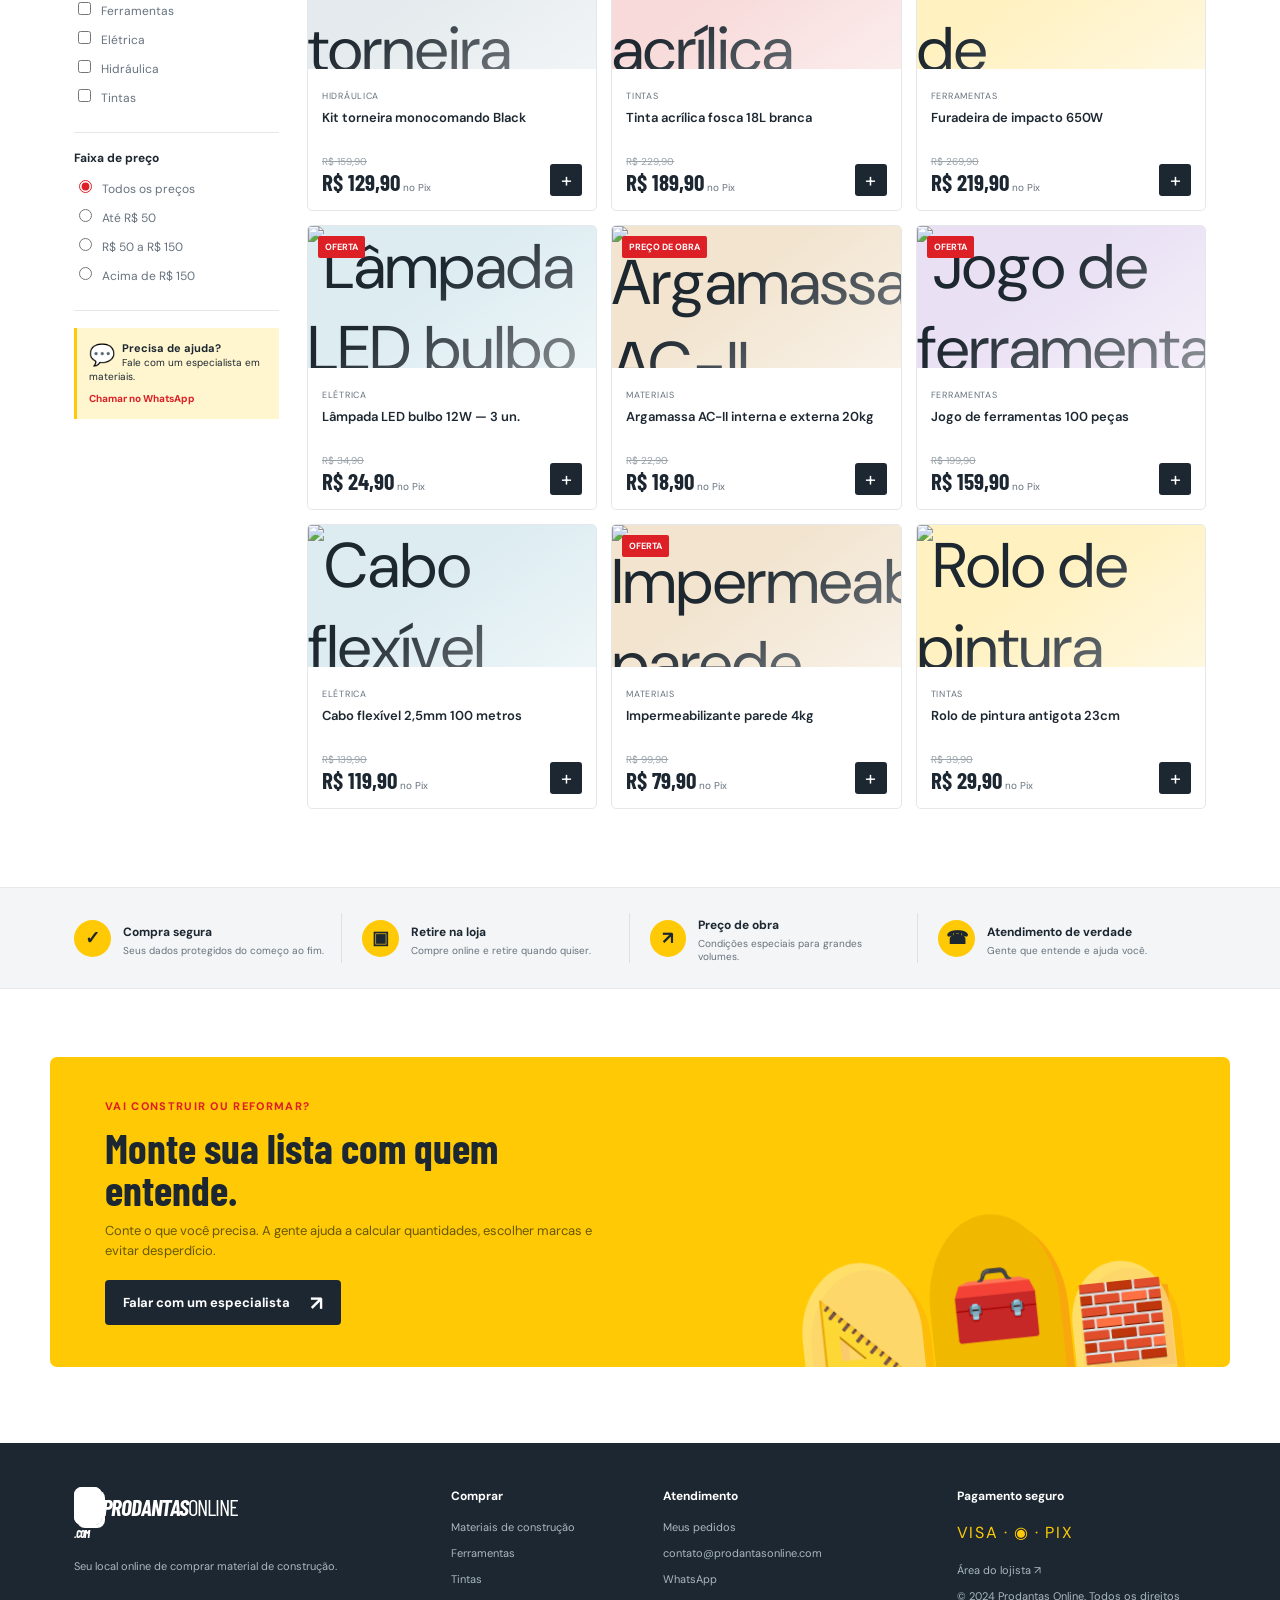
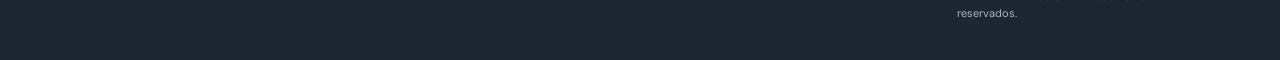
==== commit fc387ae0: "feat: add separate store management panel" ====
--- a/index.html
+++ b/index.html
@@ -118,7 +118,7 @@
       <section class="service-banner container" id="orders"><div class="service-copy"><p class="eyebrow">Vai construir ou reformar?</p><h2>Monte sua lista com quem entende.</h2><p>Conte o que você precisa. A gente ajuda a calcular quantidades, escolher marcas e evitar desperdício.</p><a class="button button-dark" href="https://wa.me/558487431811" target="_blank" rel="noreferrer">Falar com um especialista <span>↗</span></a></div><div class="service-tools"><span>📐</span><span>🧰</span><span>🧱</span></div></section>
     </main>
 
-    <footer class="site-footer"><div class="container footer-grid"><div><a class="brand footer-brand" href="#inicio"><span class="brand-mark">PD</span><span class="brand-name"><strong>PRODANTAS</strong><em>ONLINE</em><small>.COM</small></span></a><p>Seu local online de comprar material de construção.</p></div><div><strong>Comprar</strong><a href="#catalogo">Materiais de construção</a><a href="#catalogo">Ferramentas</a><a href="#catalogo">Tintas</a></div><div><strong>Atendimento</strong><a href="#orders">Meus pedidos</a><a href="mailto:contato@prodantasonline.com">contato@prodantasonline.com</a><a href="https://wa.me/558487431811" target="_blank" rel="noreferrer">WhatsApp</a></div><div><strong>Pagamento seguro</strong><p class="payment-icons">VISA · ◉ · PIX</p><small>© 2024 Prodantas Online. Todos os direitos reservados.</small></div></div></footer>
+    <footer class="site-footer"><div class="container footer-grid"><div><a class="brand footer-brand" href="#inicio"><span class="brand-mark">PD</span><span class="brand-name"><strong>PRODANTAS</strong><em>ONLINE</em><small>.COM</small></span></a><p>Seu local online de comprar material de construção.</p></div><div><strong>Comprar</strong><a href="#catalogo">Materiais de construção</a><a href="#catalogo">Ferramentas</a><a href="#catalogo">Tintas</a></div><div><strong>Atendimento</strong><a href="#orders">Meus pedidos</a><a href="mailto:contato@prodantasonline.com">contato@prodantasonline.com</a><a href="https://wa.me/558487431811" target="_blank" rel="noreferrer">WhatsApp</a></div><div><strong>Pagamento seguro</strong><p class="payment-icons">VISA · ◉ · PIX</p><a class="seller-link" href="admin.html">Área do lojista ↗</a><small>© 2024 Prodantas Online. Todos os direitos reservados.</small></div></div></footer>
 
     <aside class="cart-drawer" id="cartDrawer" aria-hidden="true"><div class="drawer-header"><div><p class="eyebrow">Sua seleção</p><h2>Meu carrinho</h2></div><button class="close-drawer" type="button" aria-label="Fechar carrinho">×</button></div><div class="cart-items" id="cartItems"></div><div class="cart-empty" id="cartEmpty"><span>🛒</span><strong>Seu carrinho está vazio</strong><p>Adicione produtos para começar sua compra.</p><a href="#catalogo" class="button button-primary close-after-click">Ver produtos</a></div><div class="cart-summary" id="cartSummary" hidden><div><span>Subtotal</span><strong id="cartSubtotal">R$ 0,00</strong></div><p>Frete calculado no checkout</p><button class="button button-primary checkout-button" type="button">Ir para checkout <span>→</span></button></div></aside><div class="drawer-backdrop" id="drawerBackdrop"></div>
     <div class="toast" id="toast" role="status"></div>
--- a/styles.css
+++ b/styles.css
@@ -13,4 +13,7 @@
 
 @media(max-width:900px){.promo-band{grid-template-columns:1fr}.promo-main{min-height:300px}.promo-side{grid-template-columns:1fr 1fr;grid-template-rows:1fr}.promo-card{min-height:150px}}
 @media(max-width:620px){.promo-band{gap:9px;padding-bottom:50px}.promo-main{min-height:355px;padding:27px 23px}.promo-main h2{font-size:38px}.promo-visual{opacity:.82}.promo-truck{right:16px;bottom:64px;font-size:72px}.promo-box{right:0;bottom:52px}.box-two{right:142px}.promo-road{right:-89px;width:315px}.promo-tag{right:14px;top:14px}.promo-side{grid-template-columns:1fr;grid-template-rows:1fr 1fr;gap:9px}.promo-card{min-height:145px;padding:18px}.promo-card strong{font-size:24px}.paint-can,.tool-stack{font-size:64px}}
+
+.hero-photo-frame{position:absolute;inset:0;z-index:0;overflow:hidden}.hero-photo-frame:after{content:'';position:absolute;inset:0;background:linear-gradient(90deg,rgba(14,30,37,.05),rgba(14,30,37,.22) 60%,rgba(14,30,37,.56))}.hero-photo-frame img{width:100%;height:100%;object-fit:cover;display:block;filter:saturate(.9)}.hero-visual .visual-stripe{z-index:2}.hero-logo-card{position:absolute;right:31px;top:32px;z-index:3;width:min(52%,330px);transform:rotate(3deg)}.hero-logo-card img{box-shadow:0 18px 38px rgba(18,31,38,.32)}.hero-visual .delivery-card{z-index:4}.category-card{background:#fff!important;color:var(--ink)!important;border:1px solid var(--line);padding:0 0 16px;min-height:190px}.category-card:hover{border-color:#c9d1d6}.category-photo{display:block;height:116px;overflow:hidden;background:#e9edef}.category-photo img{width:100%;height:100%;display:block;object-fit:cover;transition:transform .35s ease;filter:saturate(.88)}.category-card:hover .category-photo img{transform:scale(1.06)}.category-card strong{margin-top:13px;padding:0 16px;color:var(--ink)}.category-card small{padding:0 16px;color:var(--muted)}.category-card i{right:16px;bottom:14px;color:var(--red)}.product-photo{width:100%;height:100%;display:block;object-fit:cover;filter:saturate(.86)}.product-fallback{display:none}
+@media(max-width:620px){.hero-logo-card{right:14px;top:19px;width:54%}.category-card{min-height:166px}.category-photo{height:95px}.category-card strong{padding:0 12px;margin-top:11px}.category-card small{padding:0 12px}.category-card i{right:12px;bottom:12px}}
 
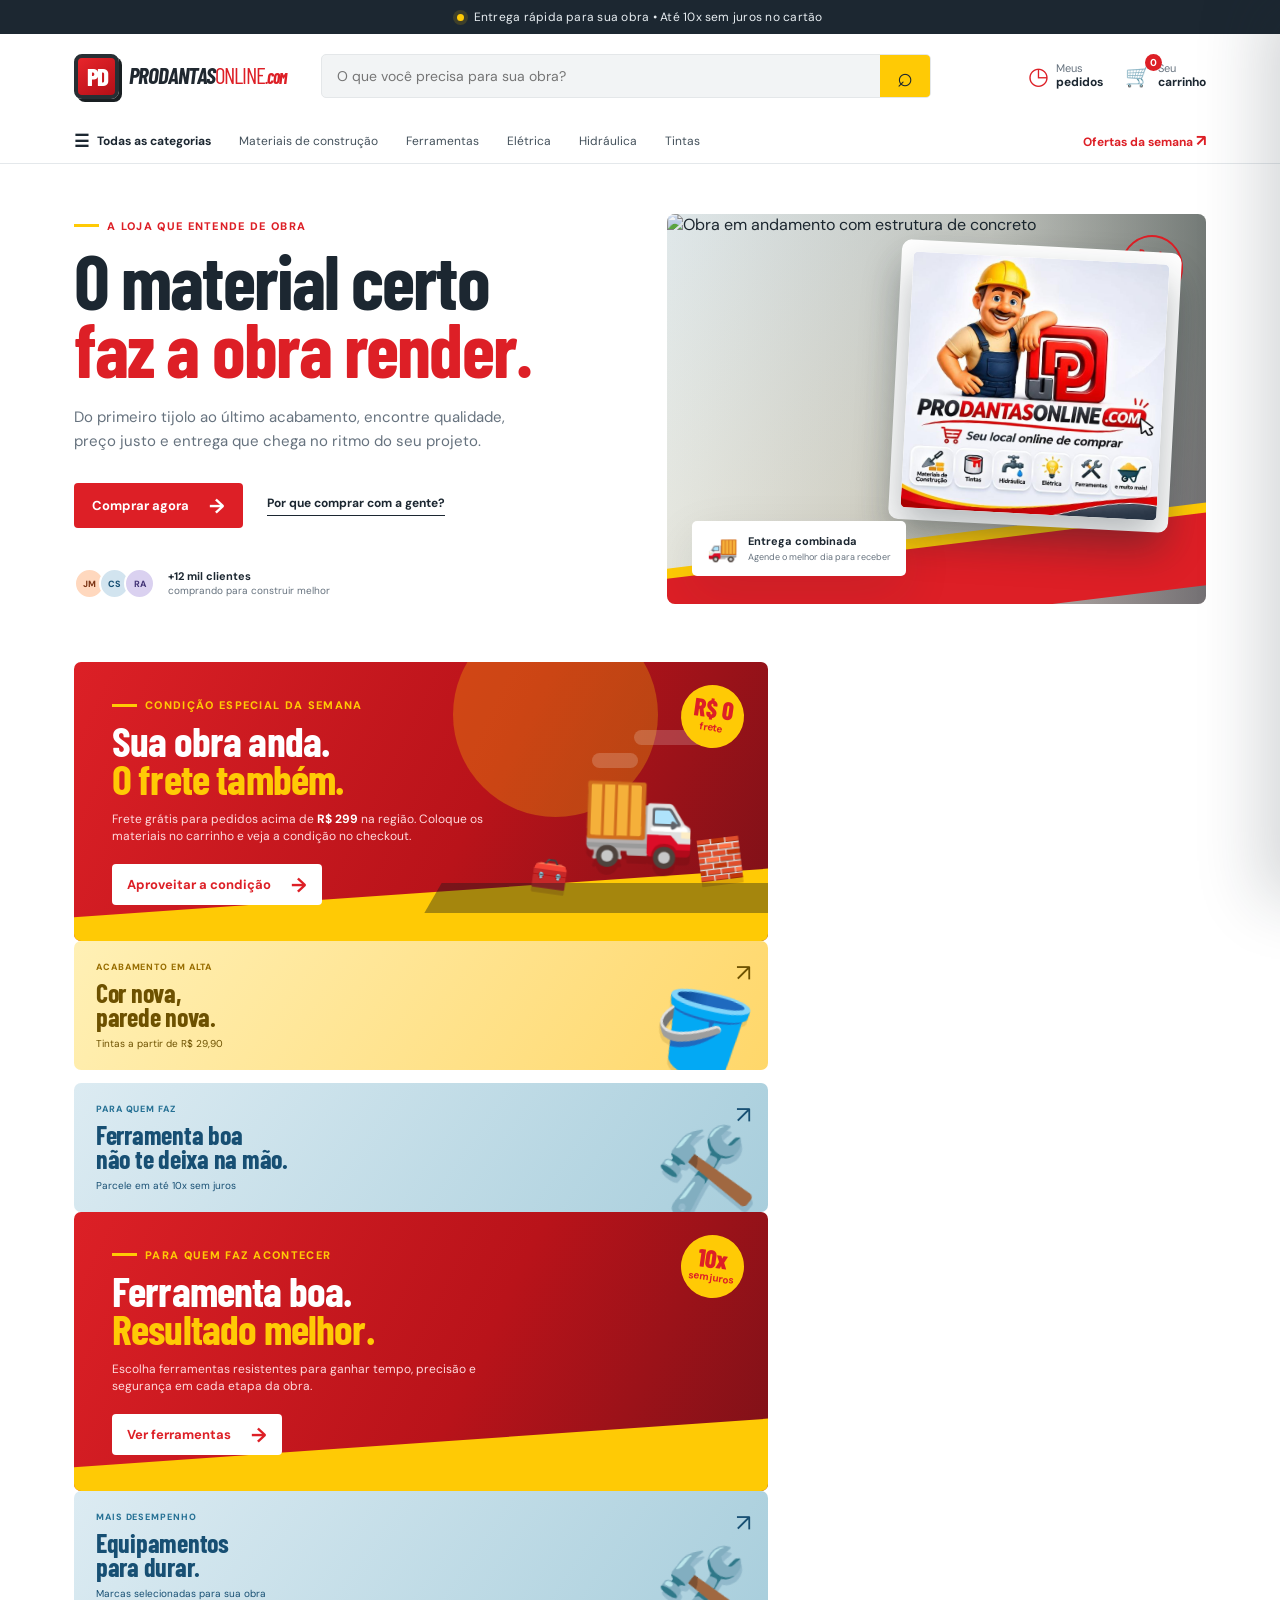
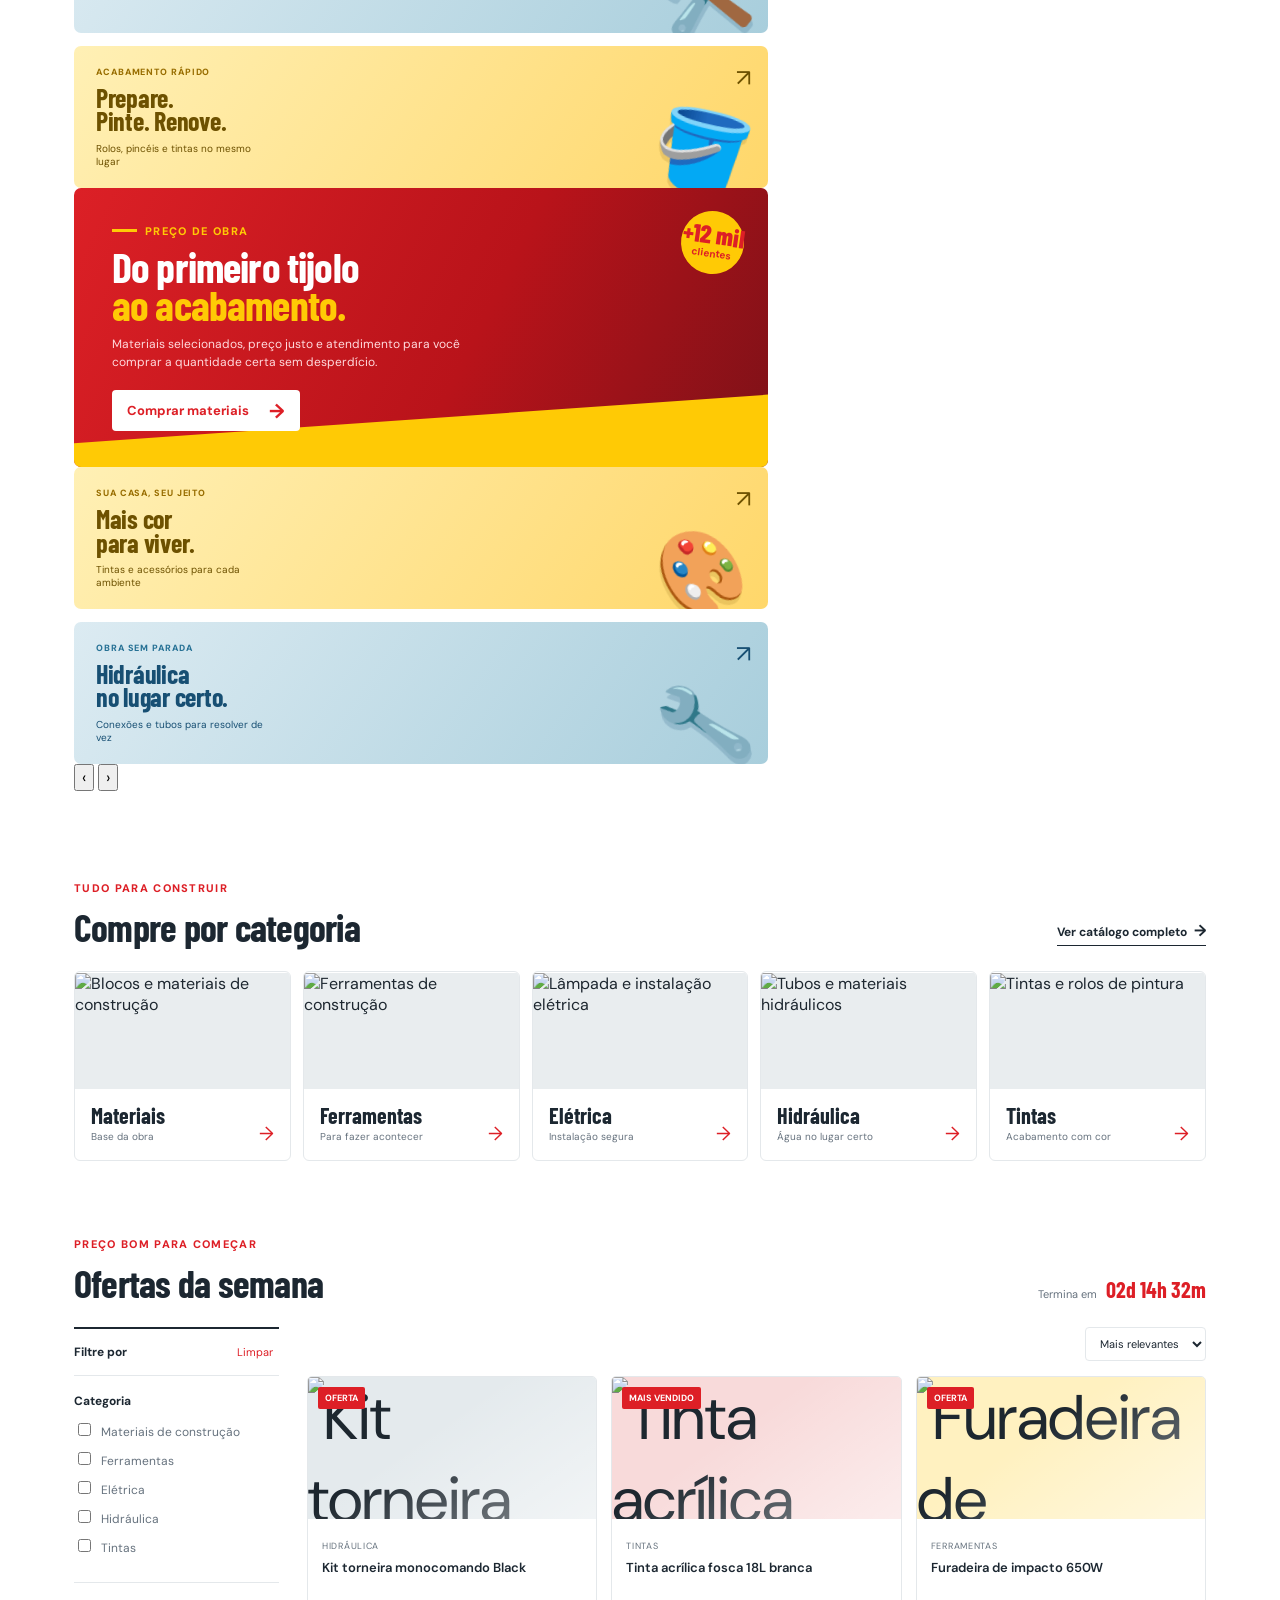
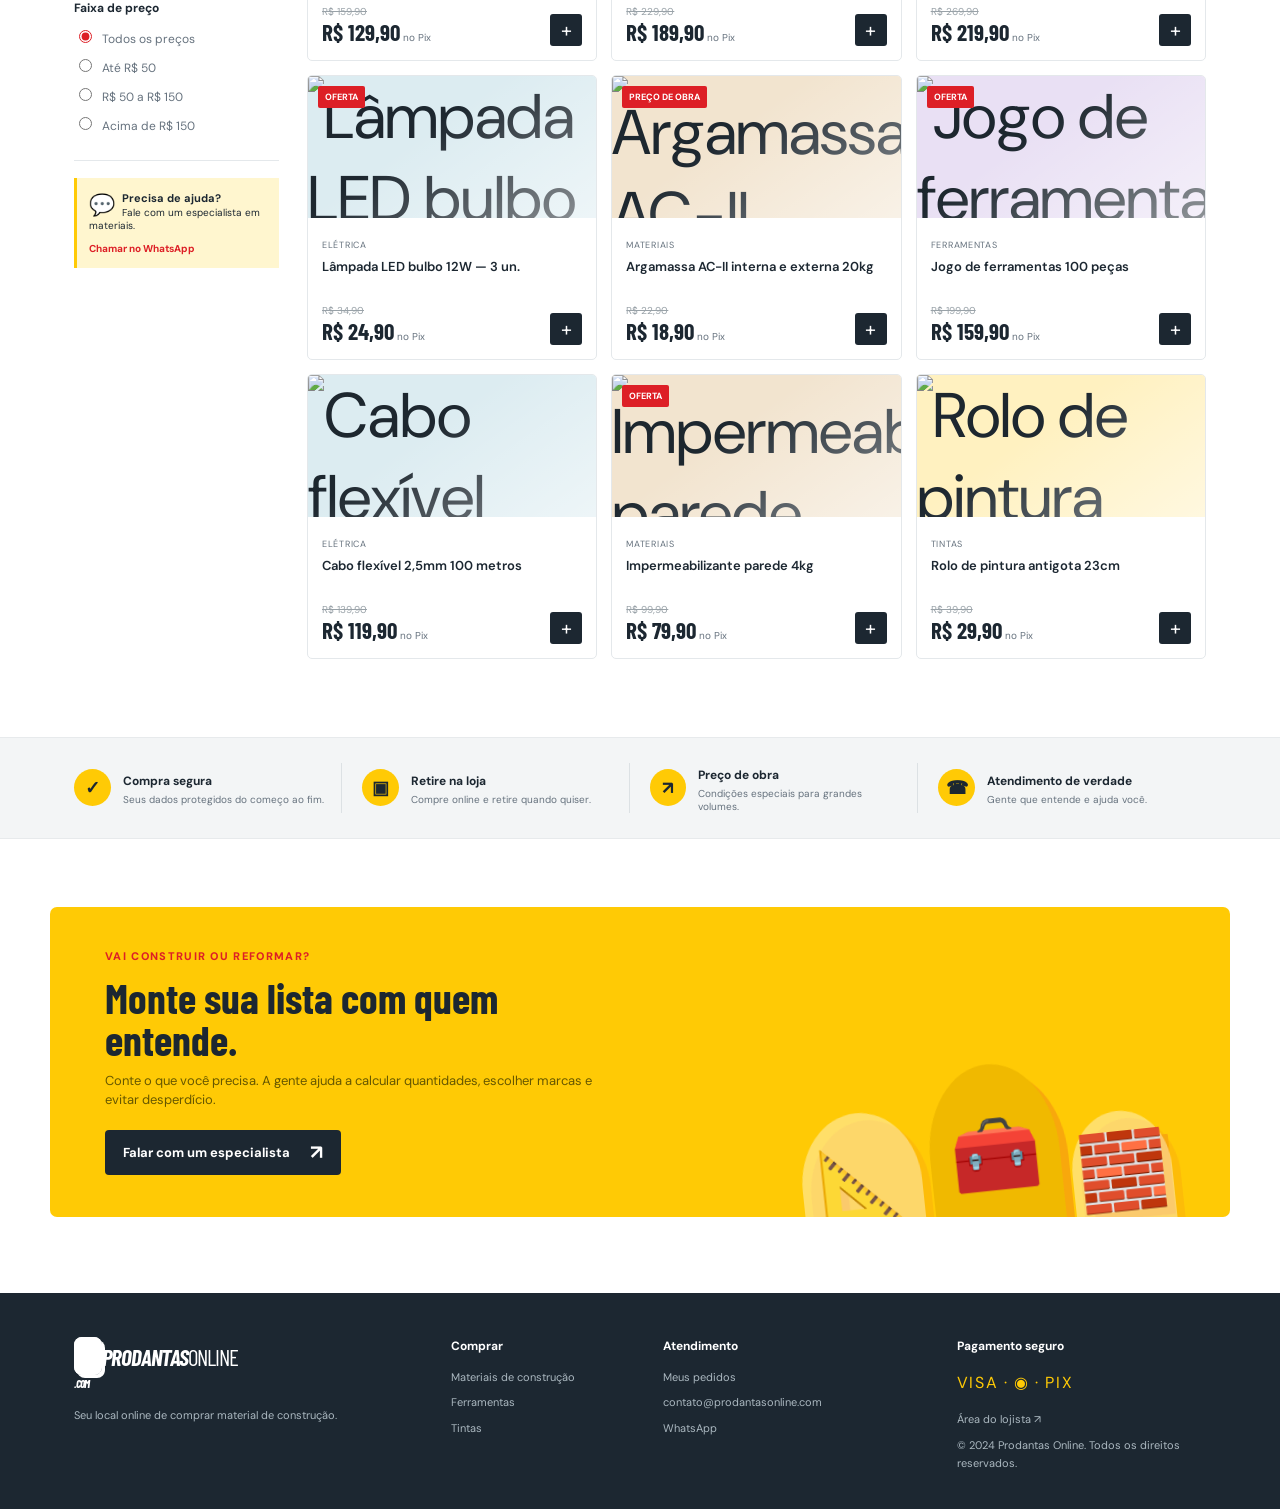
==== commit 7a0f4f70: "feat: add animated promotional banner carousel" ====
--- a/index.html
+++ b/index.html
@@ -61,31 +61,42 @@
       </section>
 
       <section class="promo-band container" aria-label="Ofertas e condições especiais">
-        <article class="promo-main">
-          <div class="promo-copy">
-            <p class="eyebrow"><span></span> condição especial da semana</p>
-            <h2>Sua obra anda.<br /><strong>O frete também.</strong></h2>
-            <p>Frete grátis para pedidos acima de <strong>R$ 299</strong> na região. Coloque os materiais no carrinho e veja a condição no checkout.</p>
-            <a class="button button-light" href="#catalogo">Aproveitar a condição <span>→</span></a>
+        <div class="banner-carousel" id="promoCarousel" role="region" aria-roledescription="carrossel" aria-label="Ofertas em destaque">
+          <div class="banner-track" id="promoTrack" aria-live="polite">
+            <div class="banner-slide">
+              <article class="promo-main">
+                <div class="promo-copy">
+                  <p class="eyebrow"><span></span> condição especial da semana</p>
+                  <h2>Sua obra anda.<br /><strong>O frete também.</strong></h2>
+                  <p>Frete grátis para pedidos acima de <strong>R$ 299</strong> na região. Coloque os materiais no carrinho e veja a condição no checkout.</p>
+                  <a class="button button-light" href="#catalogo">Aproveitar a condição <span>→</span></a>
+                </div>
+                <div class="promo-visual" aria-hidden="true"><span class="promo-sun"></span><span class="promo-cloud cloud-one"></span><span class="promo-cloud cloud-two"></span><span class="promo-truck">🚚</span><span class="promo-box box-one">🧱</span><span class="promo-box box-two">🧰</span><span class="promo-road"></span></div>
+                <span class="promo-tag">R$ 0<br /><small>frete</small></span>
+              </article>
+              <div class="promo-side">
+                <a class="promo-card promo-paint" href="#catalogo" data-category-link="Tintas"><span class="promo-card-label">Acabamento em alta</span><strong>Cor nova,<br />parede nova.</strong><small>Tintas a partir de R$ 29,90</small><span class="promo-card-arrow">↗</span><span class="paint-can" aria-hidden="true">🪣</span></a>
+                <a class="promo-card promo-tools" href="#catalogo" data-category-link="Ferramentas"><span class="promo-card-label">Para quem faz</span><strong>Ferramenta boa<br />não te deixa na mão.</strong><small>Parcele em até 10x sem juros</small><span class="promo-card-arrow">↗</span><span class="tool-stack" aria-hidden="true">🛠️</span></a>
+              </div>
+            </div>
+            <div class="banner-slide">
+              <article class="promo-main banner-photo-tools">
+                <div class="promo-copy"><p class="eyebrow"><span></span> para quem faz acontecer</p><h2>Ferramenta boa.<br /><strong>Resultado melhor.</strong></h2><p>Escolha ferramentas resistentes para ganhar tempo, precisão e segurança em cada etapa da obra.</p><a class="button button-light" href="#catalogo" data-category-link="Ferramentas">Ver ferramentas <span>→</span></a></div>
+                <span class="promo-tag">10x<br /><small>sem juros</small></span>
+              </article>
+              <div class="promo-side"><a class="promo-card promo-tools" href="#catalogo" data-category-link="Ferramentas"><span class="promo-card-label">Mais desempenho</span><strong>Equipamentos<br />para durar.</strong><small>Marcas selecionadas para sua obra</small><span class="promo-card-arrow">↗</span><span class="tool-stack" aria-hidden="true">🛠️</span></a><a class="promo-card promo-paint" href="#catalogo" data-category-link="Tintas"><span class="promo-card-label">Acabamento rápido</span><strong>Prepare.<br />Pinte. Renove.</strong><small>Rolos, pincéis e tintas no mesmo lugar</small><span class="promo-card-arrow">↗</span><span class="paint-can" aria-hidden="true">🪣</span></a></div>
+            </div>
+            <div class="banner-slide">
+              <article class="promo-main banner-photo-materials">
+                <div class="promo-copy"><p class="eyebrow"><span></span> preço de obra</p><h2>Do primeiro tijolo<br /><strong>ao acabamento.</strong></h2><p>Materiais selecionados, preço justo e atendimento para você comprar a quantidade certa sem desperdício.</p><a class="button button-light" href="#catalogo" data-category-link="Materiais">Comprar materiais <span>→</span></a></div>
+                <span class="promo-tag">+12 mil<br /><small>clientes</small></span>
+              </article>
+              <div class="promo-side"><a class="promo-card promo-paint" href="#catalogo" data-category-link="Tintas"><span class="promo-card-label">Sua casa, seu jeito</span><strong>Mais cor<br />para viver.</strong><small>Tintas e acessórios para cada ambiente</small><span class="promo-card-arrow">↗</span><span class="paint-can" aria-hidden="true">🎨</span></a><a class="promo-card promo-tools" href="#catalogo" data-category-link="Hidráulica"><span class="promo-card-label">Obra sem parada</span><strong>Hidráulica<br />no lugar certo.</strong><small>Conexões e tubos para resolver de vez</small><span class="promo-card-arrow">↗</span><span class="tool-stack" aria-hidden="true">🔧</span></a></div>
+            </div>
           </div>
-          <div class="promo-visual" aria-hidden="true"><span class="promo-sun"></span><span class="promo-cloud cloud-one"></span><span class="promo-cloud cloud-two"></span><span class="promo-truck">🚚</span><span class="promo-box box-one">🧱</span><span class="promo-box box-two">🧰</span><span class="promo-road"></span></div>
-          <span class="promo-tag">R$ 0<br /><small>frete</small></span>
-        </article>
-        <div class="promo-side">
-          <a class="promo-card promo-paint" href="#catalogo" data-category-link="Tintas">
-            <span class="promo-card-label">Acabamento em alta</span>
-            <strong>Cor nova,<br />parede nova.</strong>
-            <small>Tintas a partir de R$ 29,90</small>
-            <span class="promo-card-arrow">↗</span>
-            <span class="paint-can" aria-hidden="true">🪣</span>
-          </a>
-          <a class="promo-card promo-tools" href="#catalogo" data-category-link="Ferramentas">
-            <span class="promo-card-label">Para quem faz</span>
-            <strong>Ferramenta boa<br />não te deixa na mão.</strong>
-            <small>Parcele em até 10x sem juros</small>
-            <span class="promo-card-arrow">↗</span>
-            <span class="tool-stack" aria-hidden="true">🛠️</span>
-          </a>
+          <button class="banner-arrow banner-prev" type="button" aria-label="Banner anterior">‹</button>
+          <button class="banner-arrow banner-next" type="button" aria-label="Próximo banner">›</button>
+          <div class="banner-dots" id="promoDots" aria-label="Selecionar banner"></div>
         </div>
       </section>
 
@@ -122,7 +133,10 @@
 
     <aside class="cart-drawer" id="cartDrawer" aria-hidden="true"><div class="drawer-header"><div><p class="eyebrow">Sua seleção</p><h2>Meu carrinho</h2></div><button class="close-drawer" type="button" aria-label="Fechar carrinho">×</button></div><div class="cart-items" id="cartItems"></div><div class="cart-empty" id="cartEmpty"><span>🛒</span><strong>Seu carrinho está vazio</strong><p>Adicione produtos para começar sua compra.</p><a href="#catalogo" class="button button-primary close-after-click">Ver produtos</a></div><div class="cart-summary" id="cartSummary" hidden><div><span>Subtotal</span><strong id="cartSubtotal">R$ 0,00</strong></div><p>Frete calculado no checkout</p><button class="button button-primary checkout-button" type="button">Ir para checkout <span>→</span></button></div></aside><div class="drawer-backdrop" id="drawerBackdrop"></div>
     <div class="toast" id="toast" role="status"></div>
-    <script src="app.js"></script>
+    <script src="https://cdn.jsdelivr.net/npm/@supabase/supabase-js@2"></script>
+    <script src="supabase-config.js"></script>
+    <script src="supabase-client.js"></script>
+    <script src="app.js?v=20261116-cloud"></script>
   </body>
 </html>
 
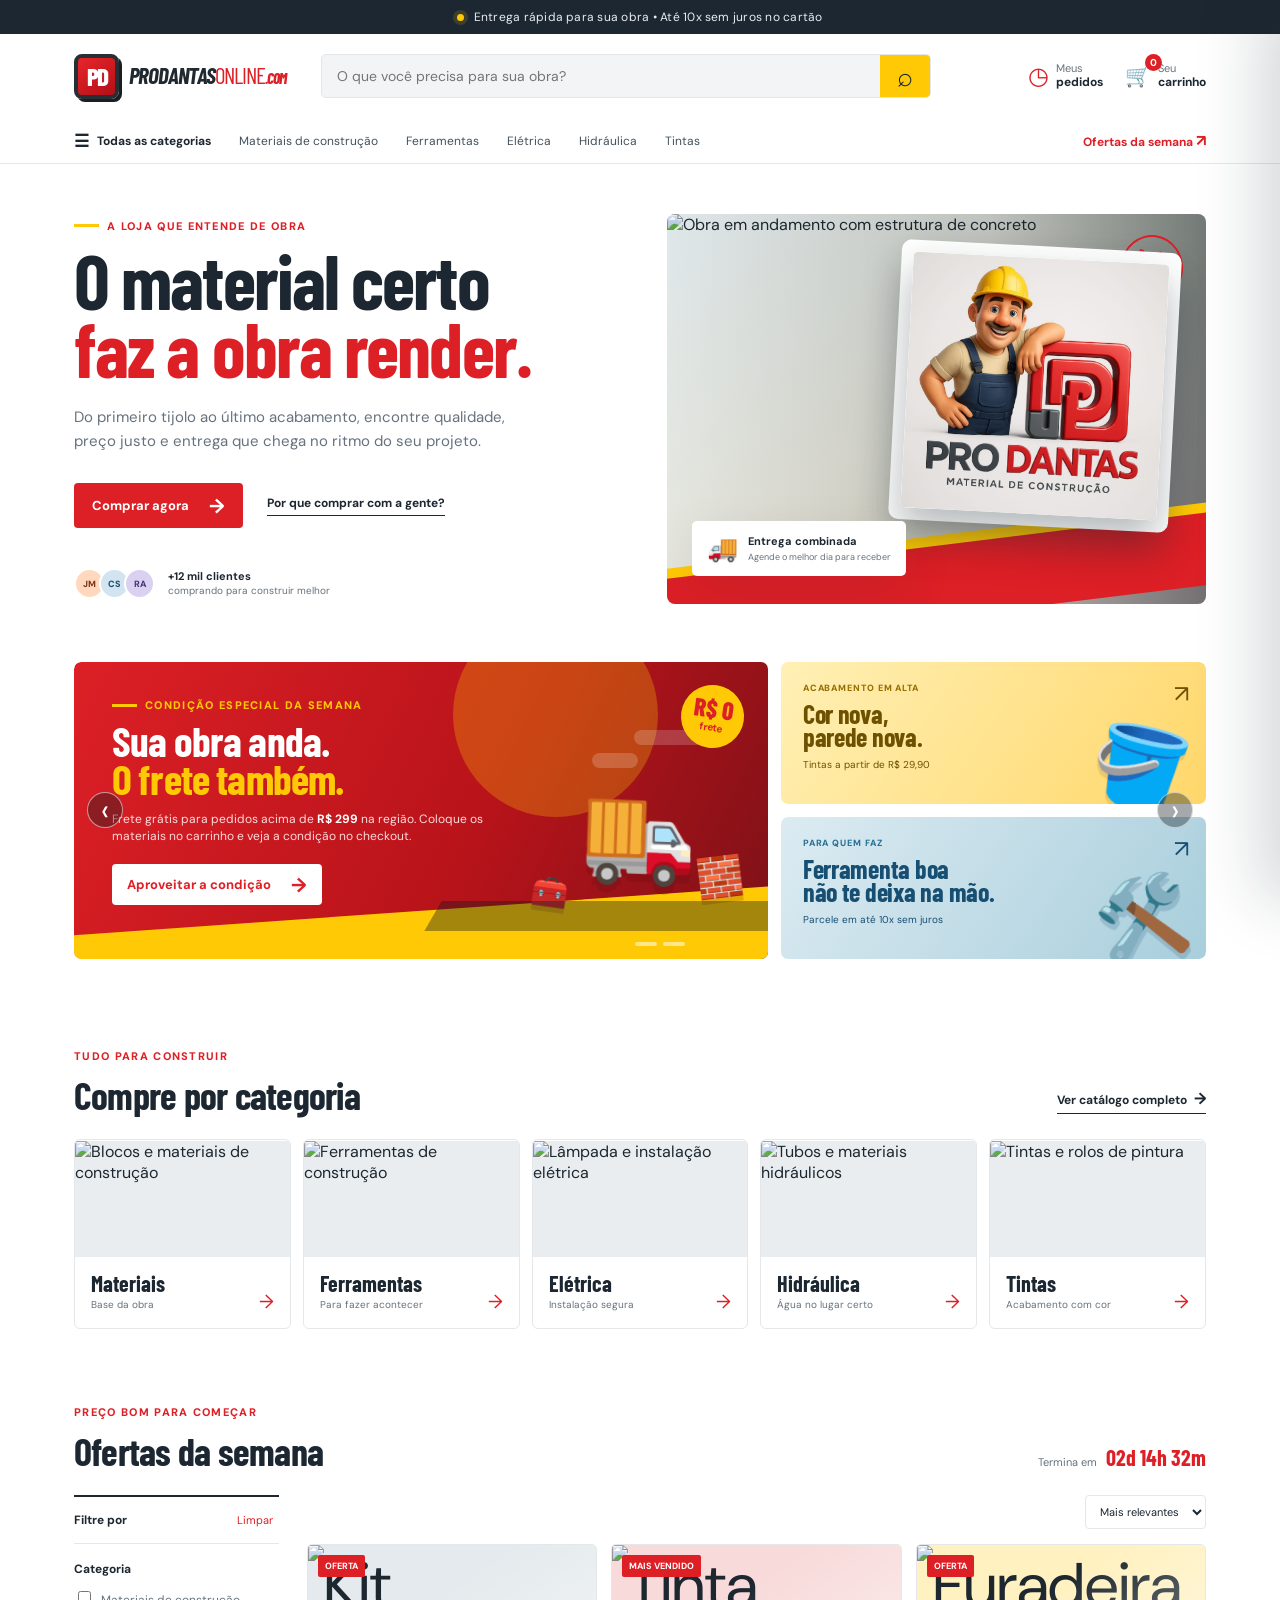
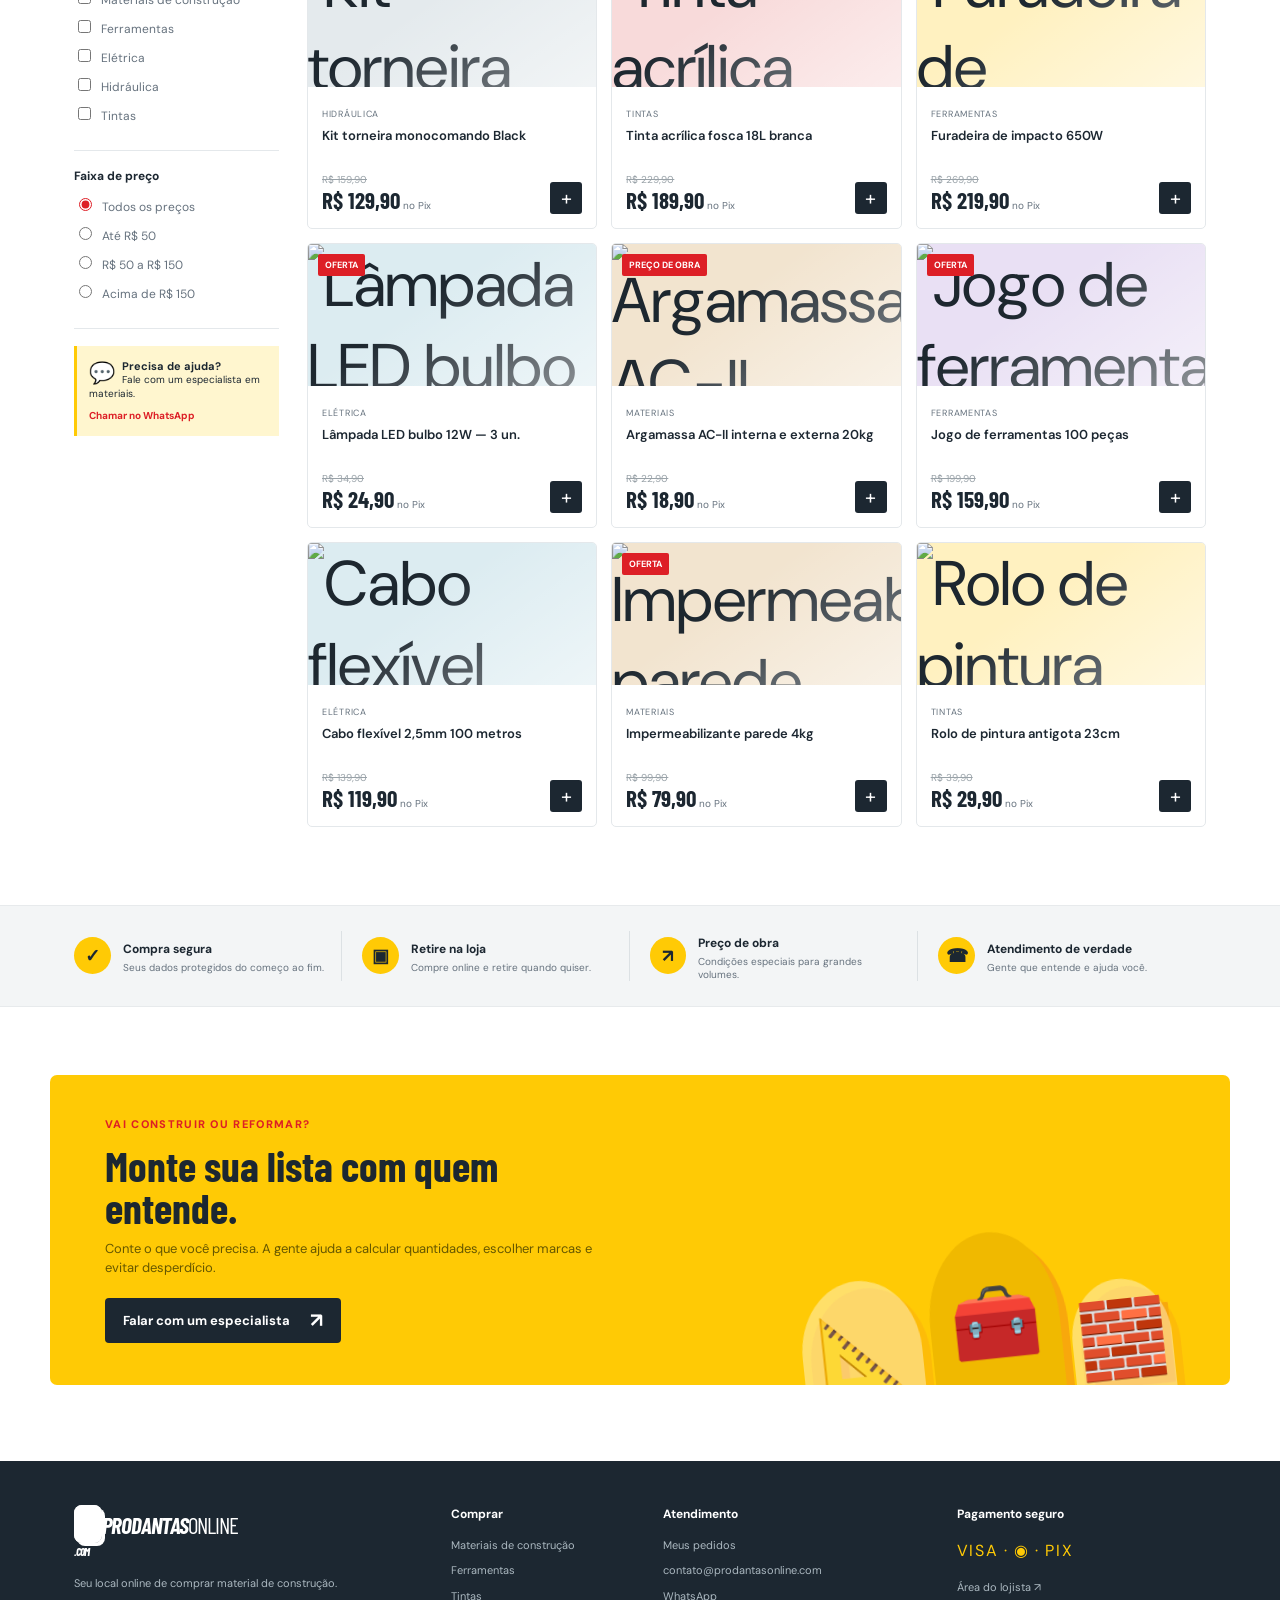
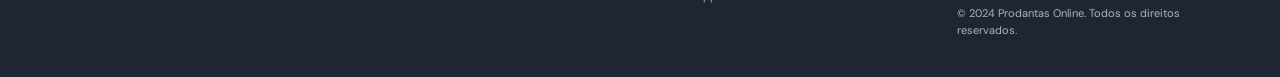
==== commit a6e71b31: "feat: apply official Pro Dantas logo" ====
--- a/index.html
+++ b/index.html
@@ -4,6 +4,7 @@
     <meta charset="UTF-8" />
     <meta name="viewport" content="width=device-width, initial-scale=1.0" />
     <meta name="description" content="Prodantas Online — materiais de construção, ferramentas, tintas e hidráulica entregues na sua obra." />
+    <link rel="icon" type="image/png" href="assets/codex-clipboard-8d1b736b-bab9-452f-b371-2c53bac472a6.png" />
     <title>Prodantas Online | Material de construção</title>
     <link rel="preconnect" href="https://fonts.googleapis.com" />
     <link rel="preconnect" href="https://fonts.gstatic.com" crossorigin />
@@ -54,7 +55,7 @@
         <div class="hero-visual">
           <div class="visual-stripe"></div>
           <div class="hero-photo-frame"><img src="https://images.unsplash.com/photo-1504307651254-35680f356dfd?auto=format&fit=crop&w=1200&q=85" alt="Obra em andamento com estrutura de concreto" /></div>
-          <div class="hero-logo-card"><img src="assets/prodantas-logo.png" alt="Logo Prodantas Online com profissional da construção" /></div>
+          <div class="hero-logo-card"><img src="assets/codex-clipboard-8d1b736b-bab9-452f-b371-2c53bac472a6.png" alt="Logo Pro Dantas Material de Construção" /></div>
           <div class="delivery-card"><span>🚚</span><div><strong>Entrega combinada</strong><small>Agende o melhor dia para receber</small></div></div>
           <div class="hero-stamp">Desde<br /><strong>2014</strong></div>
         </div>
--- a/styles.css
+++ b/styles.css
@@ -16,4 +16,20 @@
 
 .hero-photo-frame{position:absolute;inset:0;z-index:0;overflow:hidden}.hero-photo-frame:after{content:'';position:absolute;inset:0;background:linear-gradient(90deg,rgba(14,30,37,.05),rgba(14,30,37,.22) 60%,rgba(14,30,37,.56))}.hero-photo-frame img{width:100%;height:100%;object-fit:cover;display:block;filter:saturate(.9)}.hero-visual .visual-stripe{z-index:2}.hero-logo-card{position:absolute;right:31px;top:32px;z-index:3;width:min(52%,330px);transform:rotate(3deg)}.hero-logo-card img{box-shadow:0 18px 38px rgba(18,31,38,.32)}.hero-visual .delivery-card{z-index:4}.category-card{background:#fff!important;color:var(--ink)!important;border:1px solid var(--line);padding:0 0 16px;min-height:190px}.category-card:hover{border-color:#c9d1d6}.category-photo{display:block;height:116px;overflow:hidden;background:#e9edef}.category-photo img{width:100%;height:100%;display:block;object-fit:cover;transition:transform .35s ease;filter:saturate(.88)}.category-card:hover .category-photo img{transform:scale(1.06)}.category-card strong{margin-top:13px;padding:0 16px;color:var(--ink)}.category-card small{padding:0 16px;color:var(--muted)}.category-card i{right:16px;bottom:14px;color:var(--red)}.product-photo{width:100%;height:100%;display:block;object-fit:cover;filter:saturate(.86)}.product-fallback{display:none}
 @media(max-width:620px){.hero-logo-card{right:14px;top:19px;width:54%}.category-card{min-height:166px}.category-photo{height:95px}.category-card strong{padding:0 12px;margin-top:11px}.category-card small{padding:0 12px}.category-card i{right:12px;bottom:12px}}
+/* Banner carousel */
+.promo-band{display:block;position:relative;padding-bottom:76px}
+.banner-carousel{position:relative;overflow:hidden;border-radius:7px}
+.banner-track{display:flex;transform:translate3d(0,0,0);transition:transform 560ms cubic-bezier(.77,0,.175,1);will-change:transform}
+.banner-slide{min-width:100%;display:grid;grid-template-columns:1.55fr .95fr;gap:13px}
+.banner-photo-tools{background:linear-gradient(90deg,rgba(20,54,72,.94) 0%,rgba(20,54,72,.78) 46%,rgba(20,54,72,.3) 100%),url('https://images.unsplash.com/photo-1586864387967-d02ef85d93e8?auto=format&fit=crop&w=1400&q=85') center/cover!important}
+.banner-photo-materials{background:linear-gradient(90deg,rgba(128,17,24,.94) 0%,rgba(128,17,24,.78) 46%,rgba(128,17,24,.26) 100%),url('https://images.unsplash.com/photo-1504307651254-35680f356dfd?auto=format&fit=crop&w=1400&q=85') center/cover!important}
+.banner-arrow{position:absolute;z-index:5;top:50%;width:36px;height:36px;border:1px solid rgba(255,255,255,.55);border-radius:50%;background:rgba(20,29,34,.38);color:#fff;font-size:31px;line-height:25px;display:grid;place-items:center;transform:translateY(-50%);transition:background 160ms ease,transform 160ms ease}
+.banner-arrow:hover{background:rgba(20,29,34,.72);transform:translateY(-50%) scale(1.05)}
+.banner-prev{left:13px}.banner-next{right:13px}
+.banner-dots{position:absolute;z-index:6;left:50%;bottom:13px;display:flex;gap:6px;transform:translateX(-50%)}
+.banner-dot{width:22px;height:4px;border:0;border-radius:4px;background:rgba(255,255,255,.52);padding:0;transition:background 160ms ease,width 160ms ease}
+.banner-dot.active{width:34px;background:var(--yellow)}
+@media(max-width:900px){.banner-slide{grid-template-columns:1fr}.banner-slide .promo-side{display:grid;grid-template-columns:1fr 1fr;grid-template-rows:1fr}.banner-slide .promo-main{min-height:300px}}
+@media(max-width:620px){.promo-band{padding-bottom:50px}.banner-slide .promo-side{grid-template-columns:1fr;grid-template-rows:1fr 1fr}.banner-arrow{width:31px;height:31px;font-size:27px}.banner-dots{bottom:9px}.banner-dot{width:16px}.banner-dot.active{width:27px}}
+@media(prefers-reduced-motion:reduce){.banner-track{transition:none}.banner-arrow,.banner-dot{transition:none}}
 
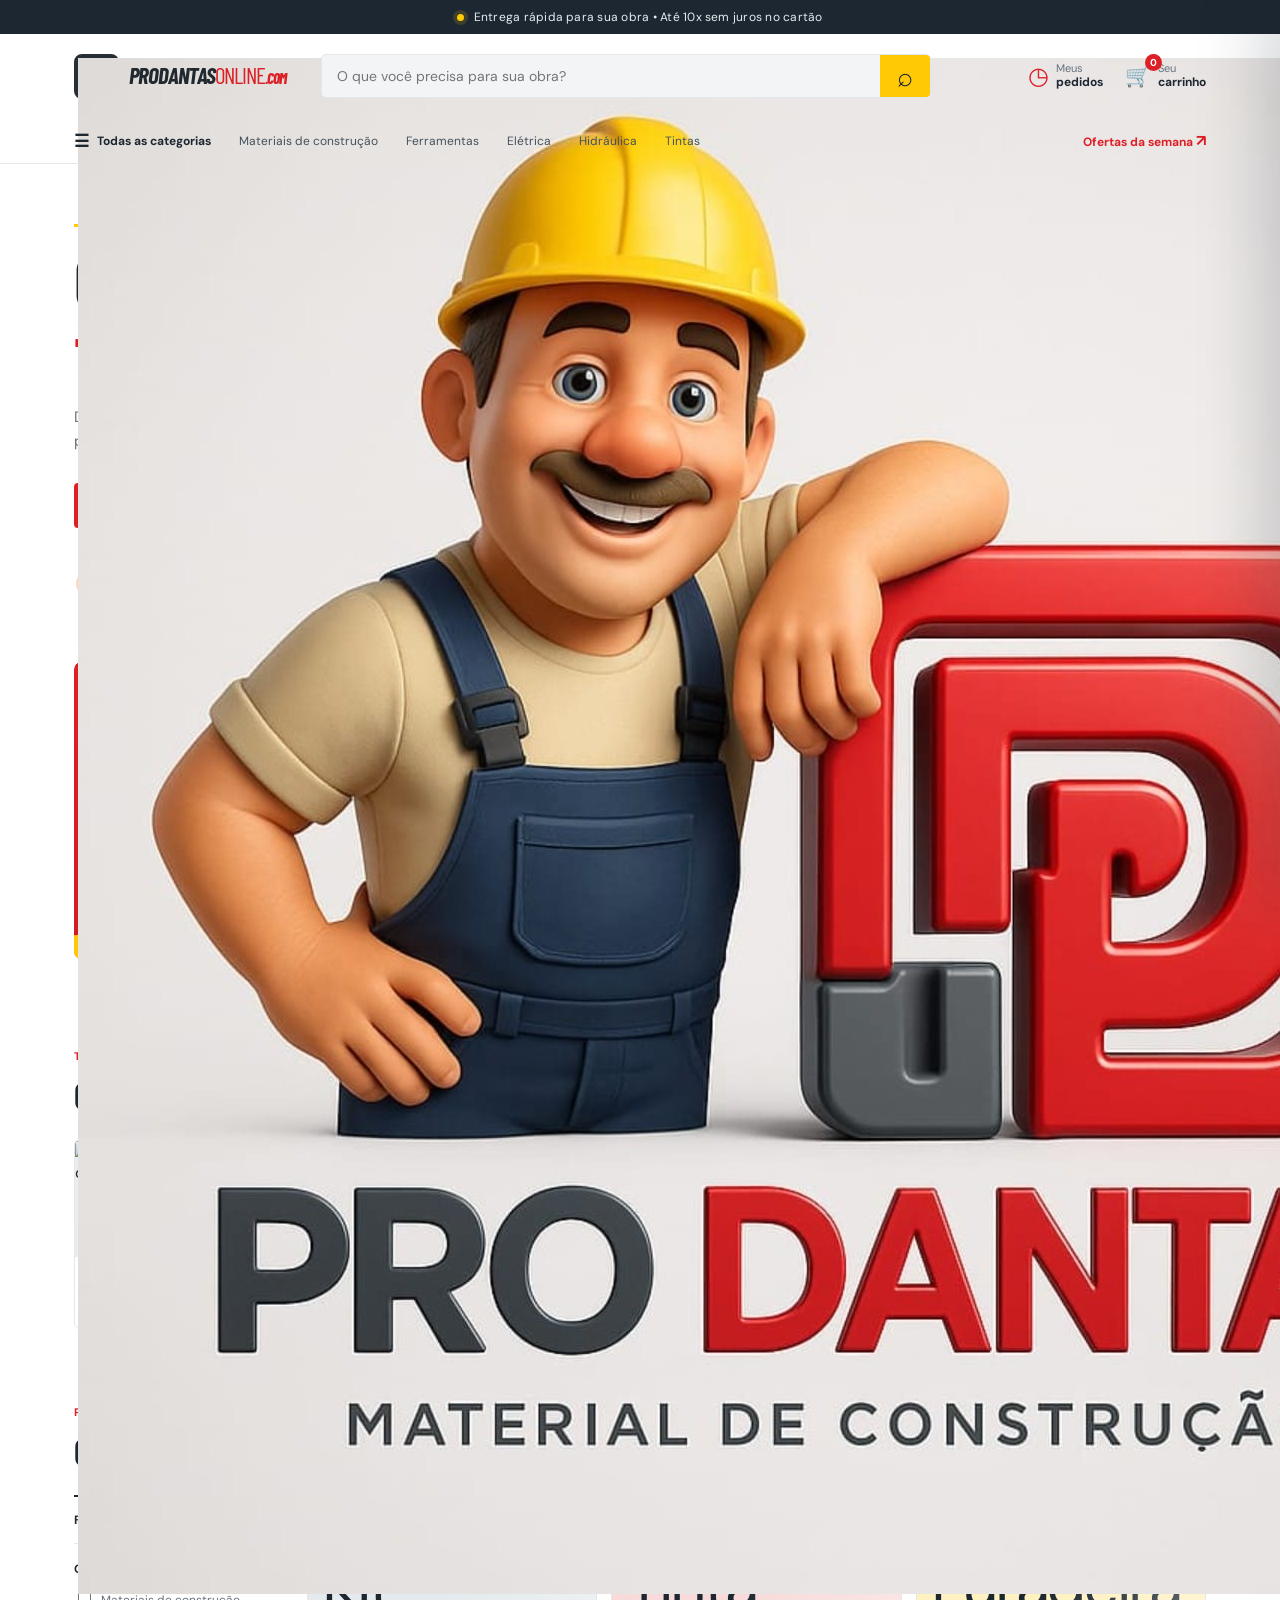
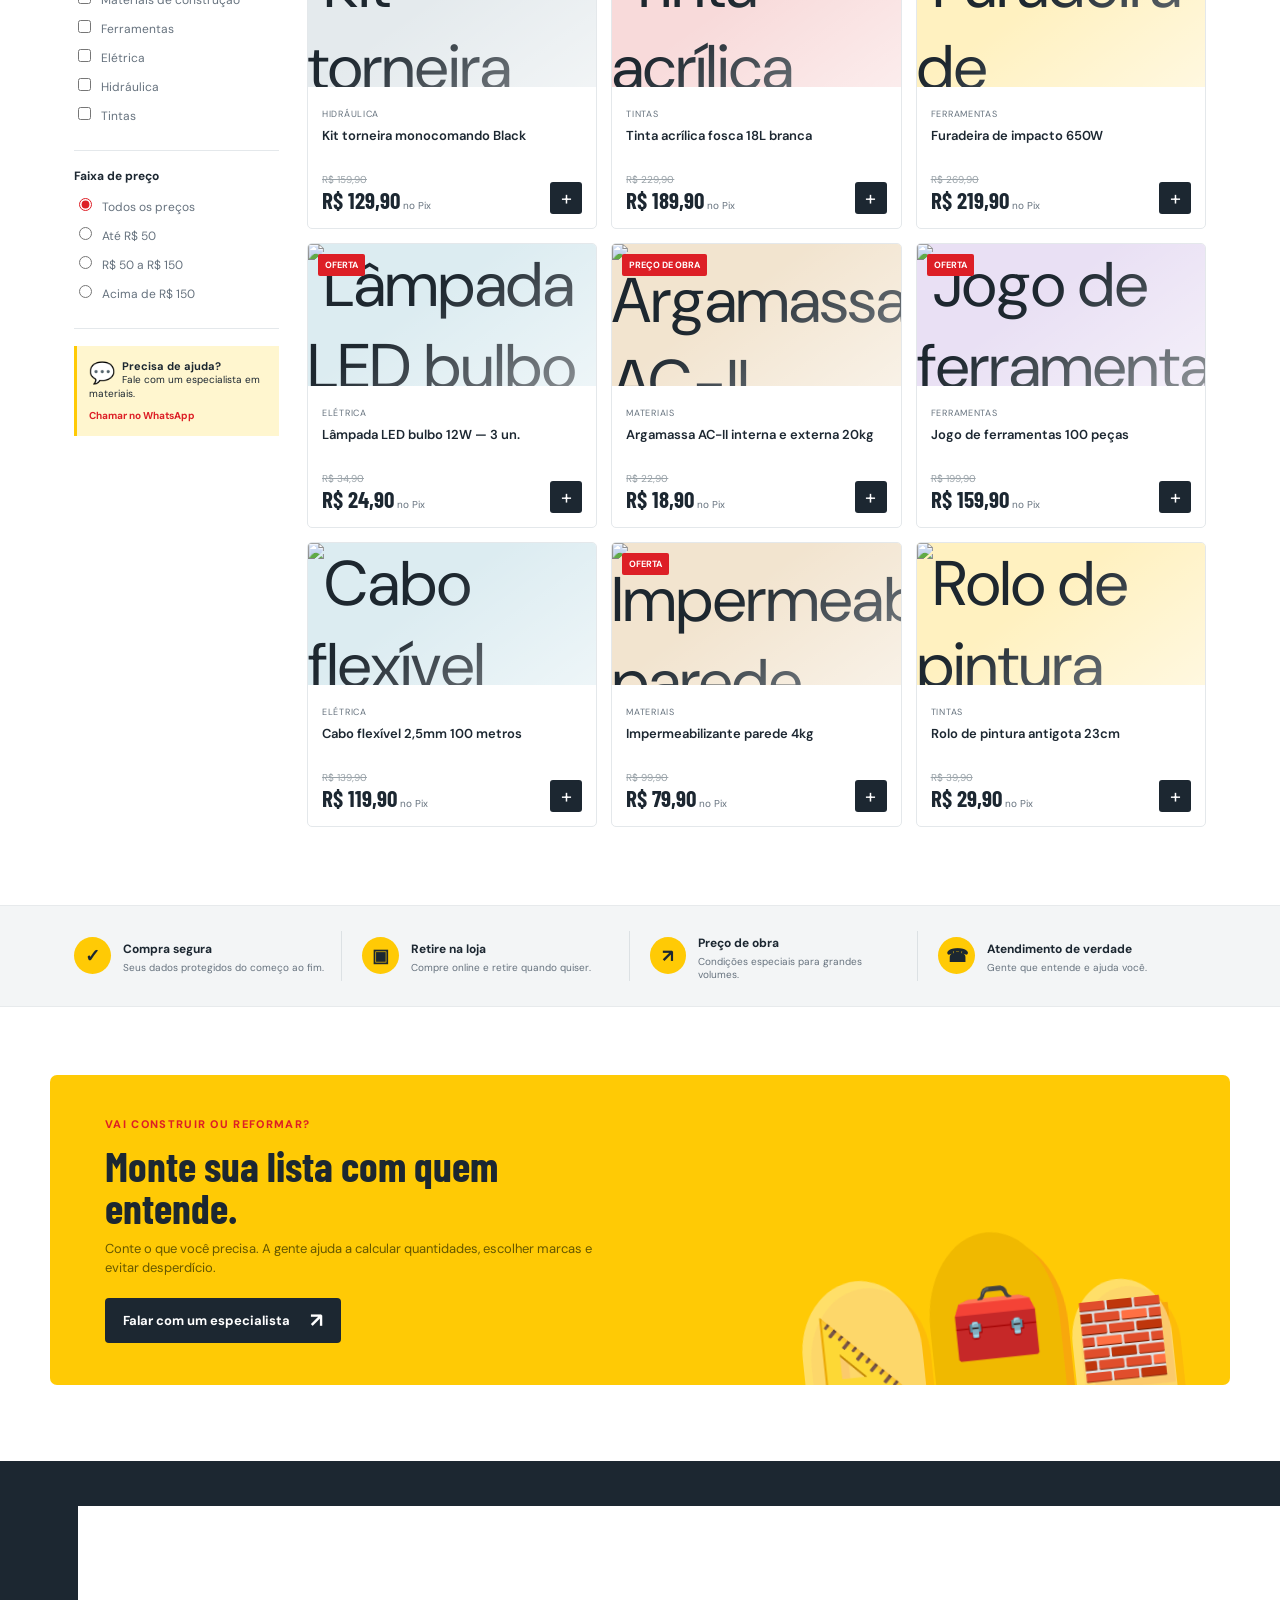
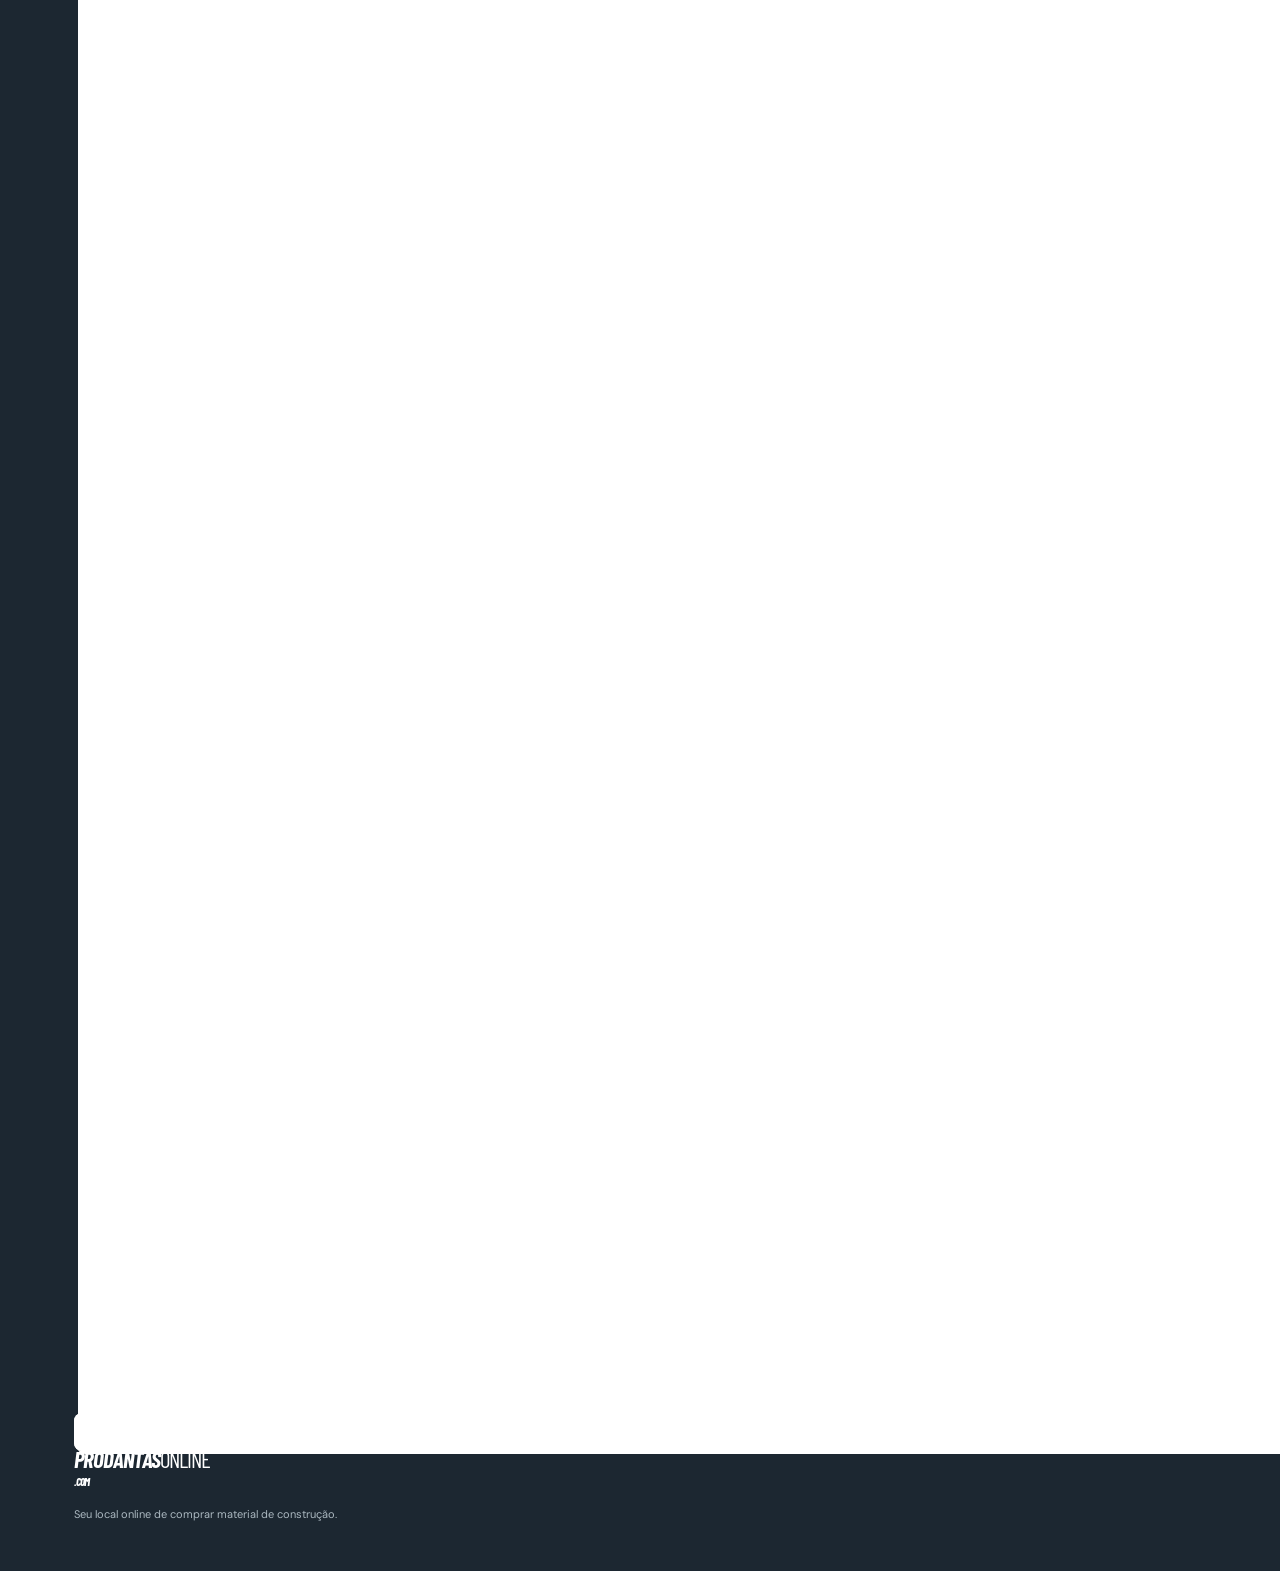
==== commit 9969d0fe: "fix: show official Pro Dantas logo in header" ====
--- a/index.html
+++ b/index.html
@@ -17,7 +17,7 @@
     <header class="site-header">
       <div class="header-main container">
         <a class="brand" href="#inicio" aria-label="Prodantas Online - início">
-          <span class="brand-mark">PD</span>
+          <span class="brand-mark brand-image"><img src="assets/codex-clipboard-8d1b736b-bab9-452f-b371-2c53bac472a6.png?v=20261117" alt="" /></span>
           <span class="brand-name"><strong>PRODANTAS</strong><em>ONLINE</em><small>.COM</small></span>
         </a>
         <form class="search" id="searchForm" role="search">
@@ -130,7 +130,7 @@
       <section class="service-banner container" id="orders"><div class="service-copy"><p class="eyebrow">Vai construir ou reformar?</p><h2>Monte sua lista com quem entende.</h2><p>Conte o que você precisa. A gente ajuda a calcular quantidades, escolher marcas e evitar desperdício.</p><a class="button button-dark" href="https://wa.me/558487431811" target="_blank" rel="noreferrer">Falar com um especialista <span>↗</span></a></div><div class="service-tools"><span>📐</span><span>🧰</span><span>🧱</span></div></section>
     </main>
 
-    <footer class="site-footer"><div class="container footer-grid"><div><a class="brand footer-brand" href="#inicio"><span class="brand-mark">PD</span><span class="brand-name"><strong>PRODANTAS</strong><em>ONLINE</em><small>.COM</small></span></a><p>Seu local online de comprar material de construção.</p></div><div><strong>Comprar</strong><a href="#catalogo">Materiais de construção</a><a href="#catalogo">Ferramentas</a><a href="#catalogo">Tintas</a></div><div><strong>Atendimento</strong><a href="#orders">Meus pedidos</a><a href="mailto:contato@prodantasonline.com">contato@prodantasonline.com</a><a href="https://wa.me/558487431811" target="_blank" rel="noreferrer">WhatsApp</a></div><div><strong>Pagamento seguro</strong><p class="payment-icons">VISA · ◉ · PIX</p><a class="seller-link" href="admin.html">Área do lojista ↗</a><small>© 2024 Prodantas Online. Todos os direitos reservados.</small></div></div></footer>
+    <footer class="site-footer"><div class="container footer-grid"><div><a class="brand footer-brand" href="#inicio"><span class="brand-mark brand-image"><img src="assets/codex-clipboard-8d1b736b-bab9-452f-b371-2c53bac472a6.png?v=20261117" alt="" /></span><span class="brand-name"><strong>PRODANTAS</strong><em>ONLINE</em><small>.COM</small></span></a><p>Seu local online de comprar material de construção.</p></div><div><strong>Comprar</strong><a href="#catalogo">Materiais de construção</a><a href="#catalogo">Ferramentas</a><a href="#catalogo">Tintas</a></div><div><strong>Atendimento</strong><a href="#orders">Meus pedidos</a><a href="mailto:contato@prodantasonline.com">contato@prodantasonline.com</a><a href="https://wa.me/558487431811" target="_blank" rel="noreferrer">WhatsApp</a></div><div><strong>Pagamento seguro</strong><p class="payment-icons">VISA · ◉ · PIX</p><a class="seller-link" href="admin.html">Área do lojista ↗</a><small>© 2024 Prodantas Online. Todos os direitos reservados.</small></div></div></footer>
 
     <aside class="cart-drawer" id="cartDrawer" aria-hidden="true"><div class="drawer-header"><div><p class="eyebrow">Sua seleção</p><h2>Meu carrinho</h2></div><button class="close-drawer" type="button" aria-label="Fechar carrinho">×</button></div><div class="cart-items" id="cartItems"></div><div class="cart-empty" id="cartEmpty"><span>🛒</span><strong>Seu carrinho está vazio</strong><p>Adicione produtos para começar sua compra.</p><a href="#catalogo" class="button button-primary close-after-click">Ver produtos</a></div><div class="cart-summary" id="cartSummary" hidden><div><span>Subtotal</span><strong id="cartSubtotal">R$ 0,00</strong></div><p>Frete calculado no checkout</p><button class="button button-primary checkout-button" type="button">Ir para checkout <span>→</span></button></div></aside><div class="drawer-backdrop" id="drawerBackdrop"></div>
     <div class="toast" id="toast" role="status"></div>
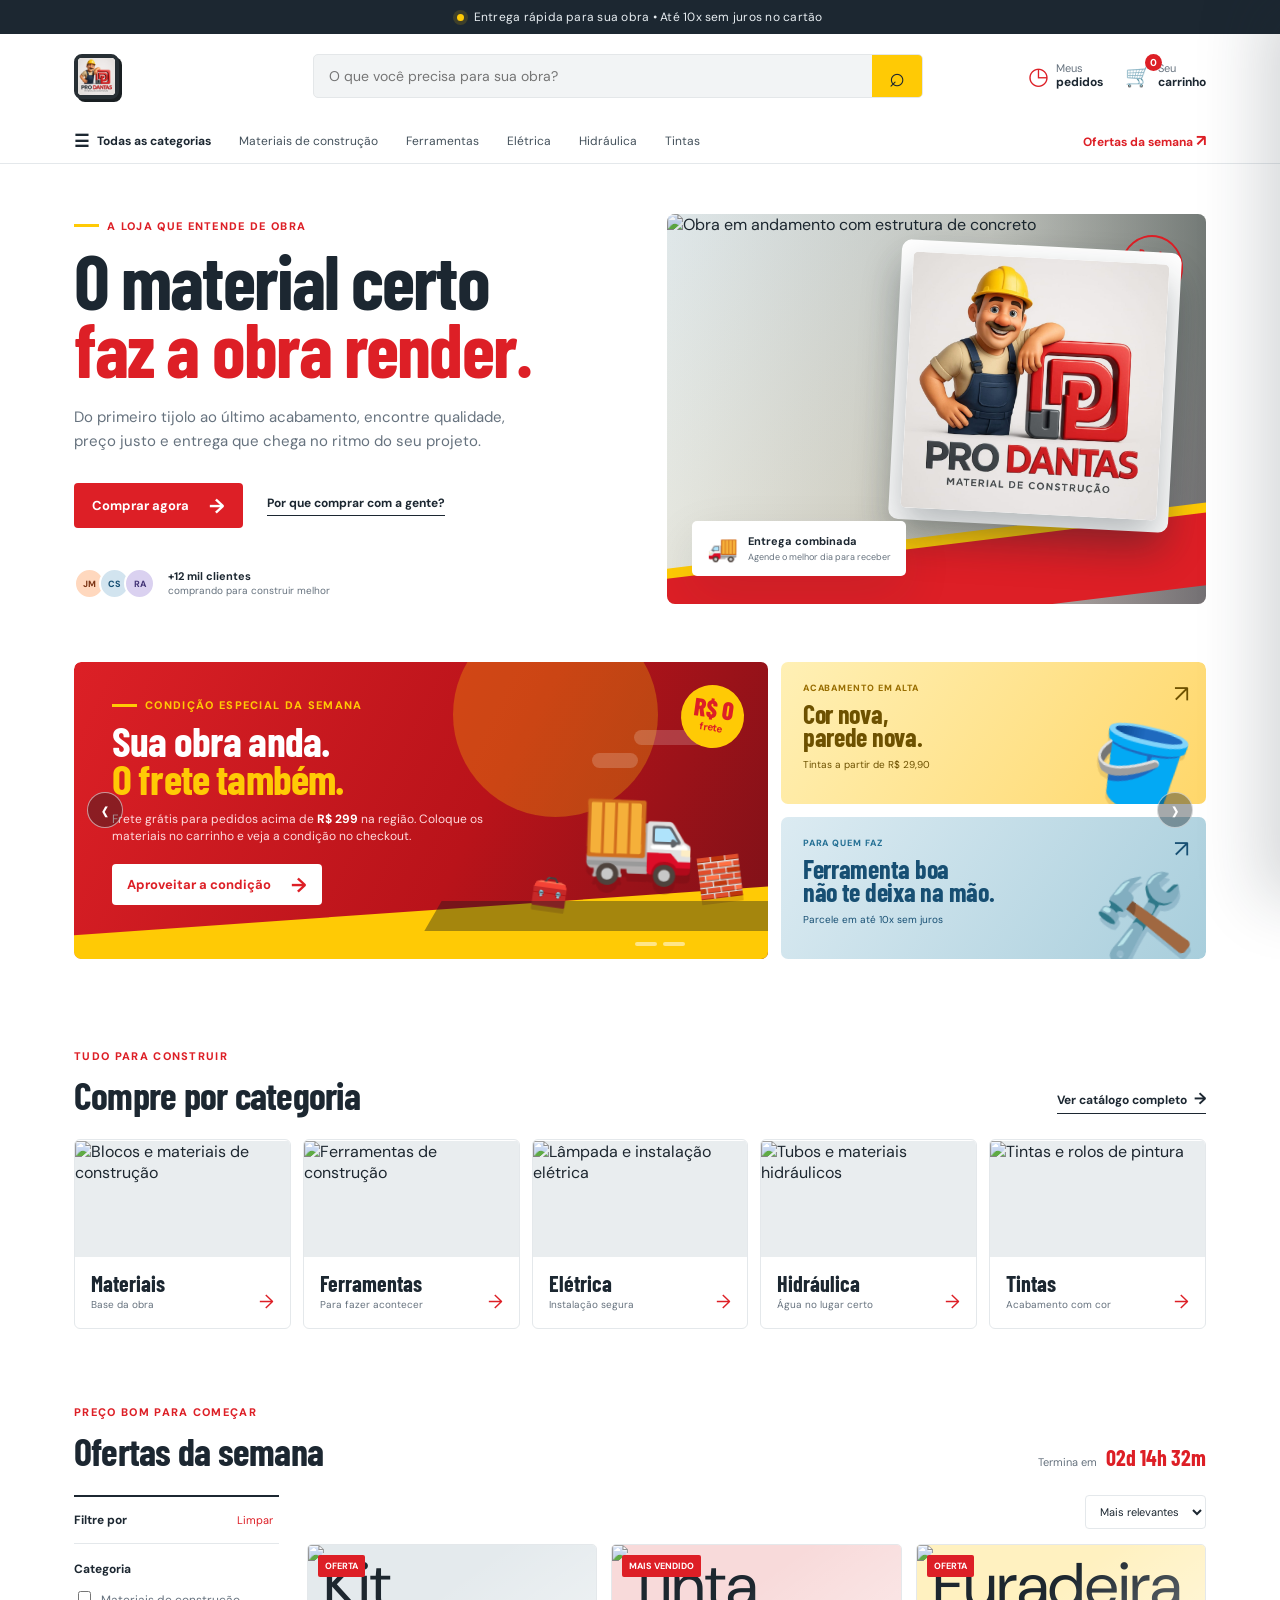
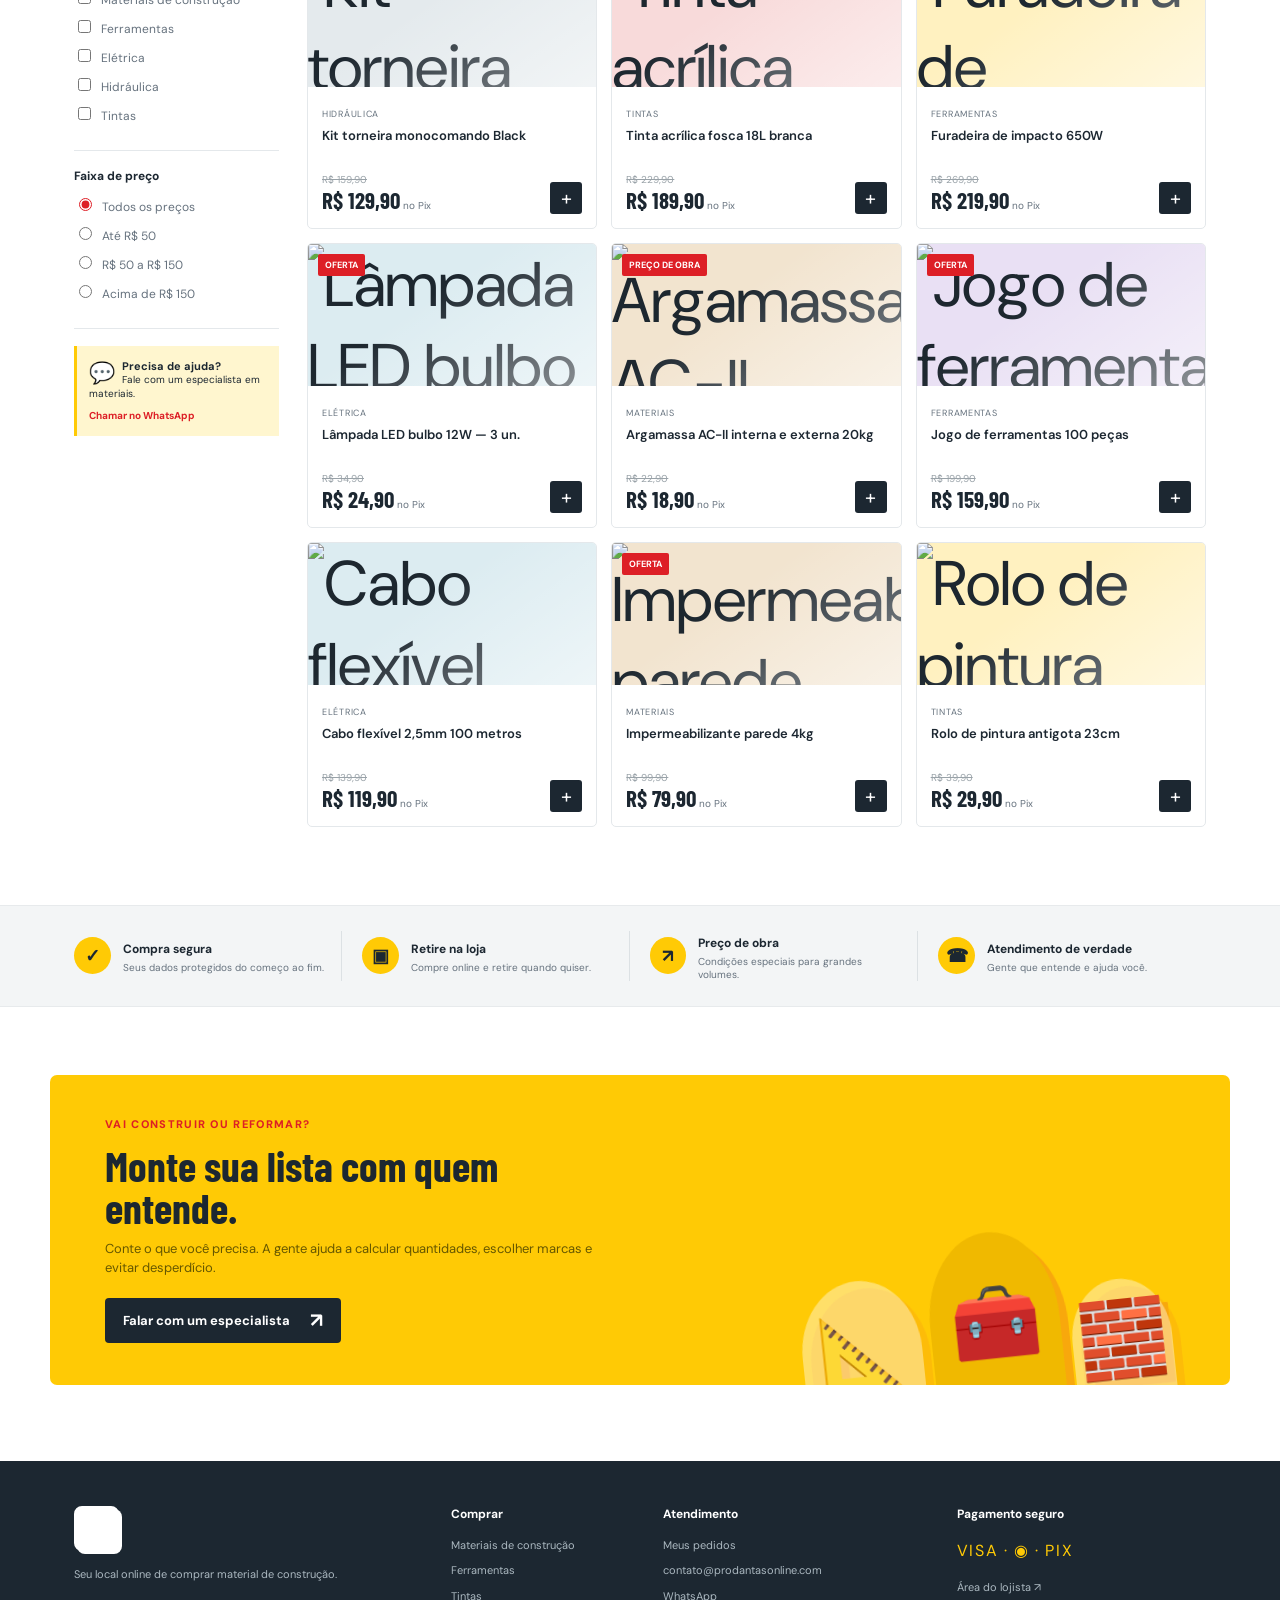
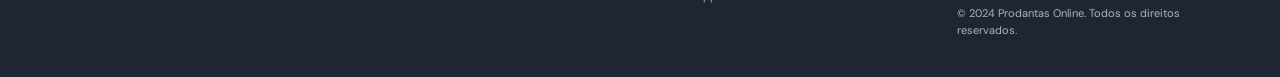
==== commit 3c6a7919: "fix: keep only Pro Dantas logo mark" ====
--- a/index.html
+++ b/index.html
@@ -17,8 +17,7 @@
     <header class="site-header">
       <div class="header-main container">
         <a class="brand" href="#inicio" aria-label="Prodantas Online - início">
-          <span class="brand-mark brand-image"><img src="assets/codex-clipboard-8d1b736b-bab9-452f-b371-2c53bac472a6.png?v=20261117" alt="" /></span>
-          <span class="brand-name"><strong>PRODANTAS</strong><em>ONLINE</em><small>.COM</small></span>
+          <span class="brand-mark brand-image"><img src="assets/codex-clipboard-8d1b736b-bab9-452f-b371-2c53bac472a6.png?v=20261117" alt="Logo Pro Dantas" /></span>
         </a>
         <form class="search" id="searchForm" role="search">
           <label class="sr-only" for="searchInput">Buscar produto</label>
@@ -130,7 +129,7 @@
       <section class="service-banner container" id="orders"><div class="service-copy"><p class="eyebrow">Vai construir ou reformar?</p><h2>Monte sua lista com quem entende.</h2><p>Conte o que você precisa. A gente ajuda a calcular quantidades, escolher marcas e evitar desperdício.</p><a class="button button-dark" href="https://wa.me/558487431811" target="_blank" rel="noreferrer">Falar com um especialista <span>↗</span></a></div><div class="service-tools"><span>📐</span><span>🧰</span><span>🧱</span></div></section>
     </main>
 
-    <footer class="site-footer"><div class="container footer-grid"><div><a class="brand footer-brand" href="#inicio"><span class="brand-mark brand-image"><img src="assets/codex-clipboard-8d1b736b-bab9-452f-b371-2c53bac472a6.png?v=20261117" alt="" /></span><span class="brand-name"><strong>PRODANTAS</strong><em>ONLINE</em><small>.COM</small></span></a><p>Seu local online de comprar material de construção.</p></div><div><strong>Comprar</strong><a href="#catalogo">Materiais de construção</a><a href="#catalogo">Ferramentas</a><a href="#catalogo">Tintas</a></div><div><strong>Atendimento</strong><a href="#orders">Meus pedidos</a><a href="mailto:contato@prodantasonline.com">contato@prodantasonline.com</a><a href="https://wa.me/558487431811" target="_blank" rel="noreferrer">WhatsApp</a></div><div><strong>Pagamento seguro</strong><p class="payment-icons">VISA · ◉ · PIX</p><a class="seller-link" href="admin.html">Área do lojista ↗</a><small>© 2024 Prodantas Online. Todos os direitos reservados.</small></div></div></footer>
+    <footer class="site-footer"><div class="container footer-grid"><div><a class="brand footer-brand" href="#inicio"><span class="brand-mark brand-image"><img src="assets/codex-clipboard-8d1b736b-bab9-452f-b371-2c53bac472a6.png?v=20261117" alt="Logo Pro Dantas" /></span></a><p>Seu local online de comprar material de construção.</p></div><div><strong>Comprar</strong><a href="#catalogo">Materiais de construção</a><a href="#catalogo">Ferramentas</a><a href="#catalogo">Tintas</a></div><div><strong>Atendimento</strong><a href="#orders">Meus pedidos</a><a href="mailto:contato@prodantasonline.com">contato@prodantasonline.com</a><a href="https://wa.me/558487431811" target="_blank" rel="noreferrer">WhatsApp</a></div><div><strong>Pagamento seguro</strong><p class="payment-icons">VISA · ◉ · PIX</p><a class="seller-link" href="admin.html">Área do lojista ↗</a><small>© 2024 Prodantas Online. Todos os direitos reservados.</small></div></div></footer>
 
     <aside class="cart-drawer" id="cartDrawer" aria-hidden="true"><div class="drawer-header"><div><p class="eyebrow">Sua seleção</p><h2>Meu carrinho</h2></div><button class="close-drawer" type="button" aria-label="Fechar carrinho">×</button></div><div class="cart-items" id="cartItems"></div><div class="cart-empty" id="cartEmpty"><span>🛒</span><strong>Seu carrinho está vazio</strong><p>Adicione produtos para começar sua compra.</p><a href="#catalogo" class="button button-primary close-after-click">Ver produtos</a></div><div class="cart-summary" id="cartSummary" hidden><div><span>Subtotal</span><strong id="cartSubtotal">R$ 0,00</strong></div><p>Frete calculado no checkout</p><button class="button button-primary checkout-button" type="button">Ir para checkout <span>→</span></button></div></aside><div class="drawer-backdrop" id="drawerBackdrop"></div>
     <div class="toast" id="toast" role="status"></div>
--- a/styles.css
+++ b/styles.css
@@ -32,4 +32,6 @@
 @media(max-width:900px){.banner-slide{grid-template-columns:1fr}.banner-slide .promo-side{display:grid;grid-template-columns:1fr 1fr;grid-template-rows:1fr}.banner-slide .promo-main{min-height:300px}}
 @media(max-width:620px){.promo-band{padding-bottom:50px}.banner-slide .promo-side{grid-template-columns:1fr;grid-template-rows:1fr 1fr}.banner-arrow{width:31px;height:31px;font-size:27px}.banner-dots{bottom:9px}.banner-dot{width:16px}.banner-dot.active{width:27px}}
 @media(prefers-reduced-motion:reduce){.banner-track{transition:none}.banner-arrow,.banner-dot{transition:none}}
+.brand-image{padding:0;overflow:hidden;display:block;position:relative;background:#fff}
+.brand-image img{display:block;width:100%;height:100%;object-fit:contain;object-position:center;background:#fff;transform:none}
 
